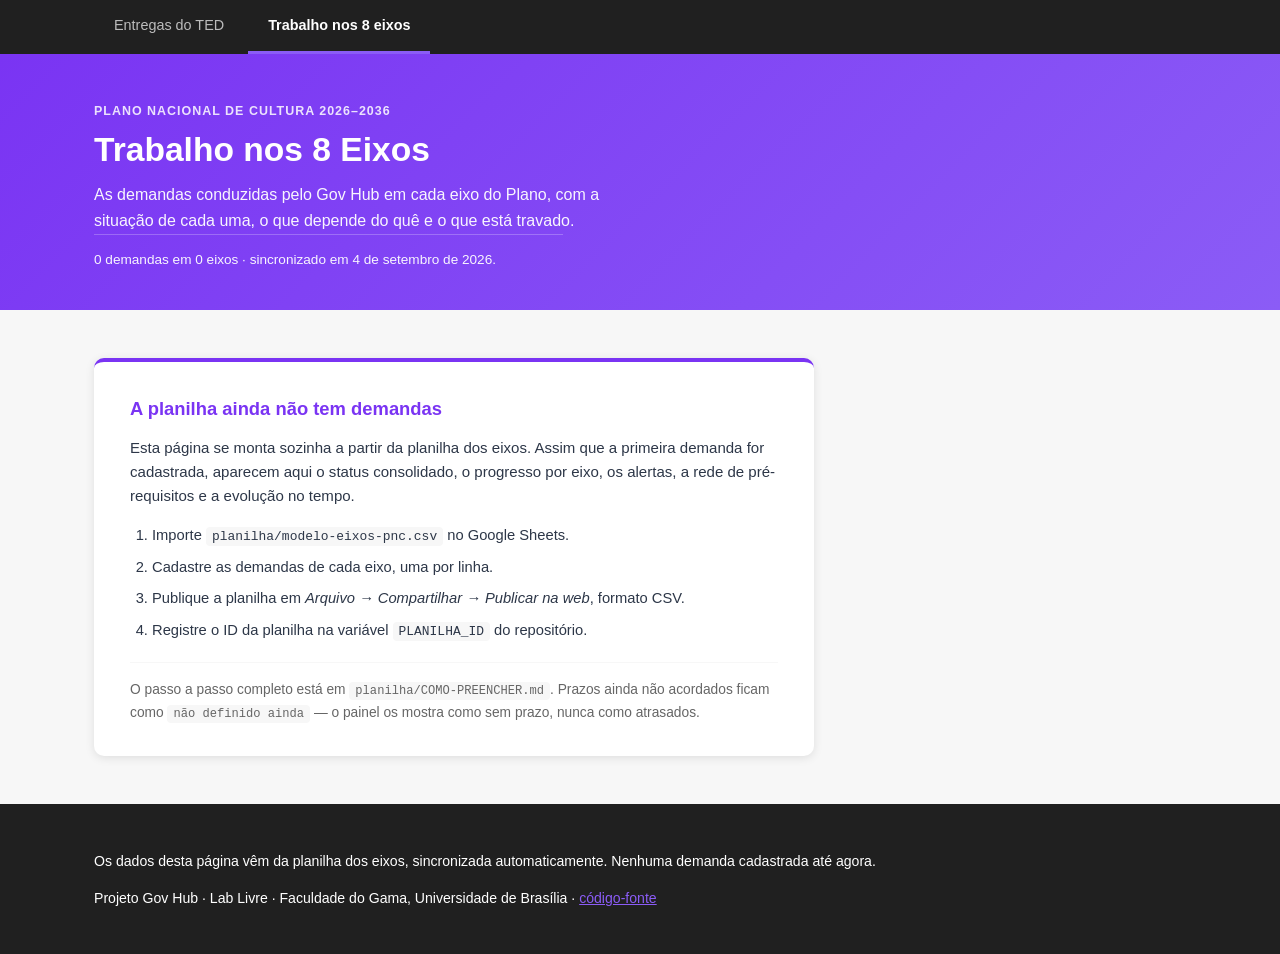
==== eixos.html @ ceaa672b "feat: painel do trabalho nos 8 eixos do PNC Segunda página do site, com fonte e propósito próprios: " ====
<!doctype html>
<html lang="pt-BR">
<head>
  <meta charset="utf-8">
  <meta name="viewport" content="width=device-width, initial-scale=1">
  <title>Trabalho nos 8 Eixos do PNC — MinC</title>
  <meta name="description"
        content="Acompanhamento das demandas do Gov Hub nos oito eixos do Plano Nacional de Cultura 2026-2036.">
  <link rel="stylesheet" href="assets/tema.css">
  <link rel="stylesheet" href="assets/eixos.css">
</head>
<body>

  <nav class="navegacao">
    <div class="container">
      <a href="index.html">Entregas do TED</a>
      <a href="eixos.html" class="ativo" aria-current="page">Trabalho nos 8 eixos</a>
    </div>
  </nav>

  <header class="topo">
    <div class="container">
      <p class="eyebrow">Plano Nacional de Cultura 2026&ndash;2036</p>
      <h1>Trabalho nos 8 Eixos</h1>
      <p>
        As demandas conduzidas pelo Gov Hub em cada eixo do Plano, com a
        situação de cada uma, o que depende do quê e o que está travado.
      </p>
      <p class="carimbo" id="carimbo"></p>
    </div>
  </header>

  <main>
    <section class="secao" id="visao-geral" aria-labelledby="t-visao">
      <div class="container">
        <h2 id="t-visao" class="oculto-visual">Visão geral</h2>
        <div class="grade-visao">
          <article class="cartao" aria-labelledby="t-consolidado">
            <h3 id="t-consolidado">Status consolidado</h3>
            <div id="donut-status"></div>
          </article>

          <article class="cartao" aria-labelledby="t-por-eixo">
            <h3 id="t-por-eixo">Progresso por eixo</h3>
            <div id="barras-eixos"></div>
          </article>

          <article class="cartao" aria-labelledby="t-atualizacao">
            <h3 id="t-atualizacao">Atualização</h3>
            <div id="cartao-atualizacao"></div>
          </article>
        </div>
      </div>
    </section>

    <section class="secao" id="alertas" aria-labelledby="t-alertas">
      <div class="container">
        <h2 id="t-alertas" class="titulo-alerta">Alertas</h2>
        <div id="lista-alertas"></div>
      </div>
    </section>

    <section class="secao secao-alt" id="rede" aria-labelledby="t-rede">
      <div class="container">
        <h2 id="t-rede" class="titulo-rede">Rede de dependências das entregas</h2>
        <div id="painel-rede"></div>
      </div>
    </section>

    <section class="secao" id="evolucao-eixos" aria-labelledby="t-evolucao-eixos">
      <div class="container">
        <h2 id="t-evolucao-eixos">Evolução ao longo do tempo</h2>
        <div id="painel-evolucao"></div>
      </div>
    </section>

    <section class="secao secao-alt" id="demandas" aria-labelledby="t-demandas">
      <div class="container">
        <h2 id="t-demandas">Demandas por eixo</h2>
        <div id="painel-demandas"></div>
      </div>
    </section>
  </main>

  <footer class="rodape">
    <div class="container">
      <p id="rodape-origem"></p>
      <p>
        Projeto Gov Hub · Lab Livre · Faculdade do Gama, Universidade de Brasília
        · <a href="https://github.com/GovHub-br/dashboard-minc-project">código-fonte</a>
      </p>
    </div>
  </footer>

  <script src="assets/d3.v7.min.js"></script>
  <script src="assets/graficos-eixos.js"></script>
  <script src="assets/eixos.js"></script>
</body>
</html>
---- assets/tema.css ----
/* Painel de Entregas e Status do TED — MinC
   Identidade visual Gov Hub. A fonte Inter é referenciada com fallback de
   sistema, sem @import: o painel precisa abrir em rede restrita. */

:root {
  --primary-purple:   #7A34F3;
  --secondary-purple: #8B5CF6;
  --accent-orange:    #F97316;
  --purple-600:       #7C3AAD;
  --purple-700:       #5B21B6;

  --text-strong: #202020;
  --text-body:   #2D3748;
  --text-muted:  #666666;

  --bg-white:  #FFFFFF;
  --bg-light:  #F7F7F7;
  --bg-subtle: #F8F9FA;

  --color-success: #10B981;
  --color-warm:    #F19F42;
  --color-ausente: #C2410C;

  --shadow-md: 0 2px 10px rgba(0, 0, 0, 0.1);
  --radius-md: 10px;

  --font-base: 'Inter', -apple-system, BlinkMacSystemFont, 'Segoe UI',
               Roboto, 'Helvetica Neue', Arial, sans-serif;

  --largura: 1140px;
}

* { box-sizing: border-box; }

body {
  margin: 0;
  font-family: var(--font-base);
  color: var(--text-body);
  background: var(--bg-light);
  line-height: 1.6;
}

.container {
  max-width: var(--largura);
  margin: 0 auto;
  padding: 0 24px;
}

/* ---------------------------------------------------------------- cabeçalho */

.topo {
  background: linear-gradient(135deg, var(--primary-purple), var(--secondary-purple));
  color: var(--bg-white);
  padding: 48px 0 40px;
}

.topo .eyebrow {
  text-transform: uppercase;
  letter-spacing: 0.08em;
  font-size: 0.78rem;
  font-weight: 600;
  opacity: 0.85;
  margin: 0 0 8px;
}

.topo h1 {
  margin: 0 0 12px;
  font-size: 2.1rem;
  font-weight: 700;
  line-height: 1.2;
}

.topo p { margin: 0; max-width: 62ch; opacity: 0.95; }

.carimbo {
  margin-top: 20px;
  font-size: 0.85rem;
  opacity: 0.9;
  border-top: 1px solid rgba(255, 255, 255, 0.25);
  padding-top: 14px;
}

/* ------------------------------------------------------------------ seções */

.secao { padding: 48px 0; }
.secao-alt { background: var(--bg-subtle); }

.secao h2 {
  color: var(--primary-purple);
  font-size: 1.5rem;
  margin: 0 0 8px;
}

.secao-intro {
  color: var(--text-muted);
  margin: 0 0 28px;
  max-width: 70ch;
}

/* ------------------------------------------------------------ indicadores */

.indicadores {
  display: grid;
  grid-template-columns: repeat(auto-fit, minmax(160px, 1fr));
  gap: 16px;
}

.indicador {
  background: var(--bg-white);
  border-radius: var(--radius-md);
  box-shadow: var(--shadow-md);
  padding: 20px;
  border-top: 4px solid var(--primary-purple);
}

.indicador .numero {
  font-size: 2.4rem;
  font-weight: 700;
  color: var(--text-strong);
  line-height: 1;
}

.indicador .rotulo {
  margin-top: 6px;
  font-size: 0.86rem;
  color: var(--text-muted);
}

.indicador.sit-entregue           { border-top-color: var(--color-success); }
.indicador.sit-entregue-proposta  { border-top-color: var(--secondary-purple); }
.indicador.sit-parcial            { border-top-color: var(--color-warm); }
.indicador.sit-nao-entregue       { border-top-color: var(--color-ausente); }

/* ---------------------------------------------------------------- etiquetas */

.etiqueta {
  display: inline-block;
  padding: 3px 10px;
  border-radius: 999px;
  font-size: 0.78rem;
  font-weight: 600;
  white-space: nowrap;
  color: var(--bg-white);
}

.etiqueta.sit-entregue          { background: var(--color-success); }
.etiqueta.sit-entregue-proposta { background: var(--secondary-purple); }
.etiqueta.sit-parcial           { background: var(--color-warm); color: var(--text-strong); }
.etiqueta.sit-nao-entregue      { background: var(--color-ausente); }

/* ------------------------------------------------------------------ rodapé */

.rodape {
  background: var(--text-strong);
  color: var(--bg-white);
  padding: 32px 0;
  font-size: 0.88rem;
}

.rodape a { color: var(--secondary-purple); }

/* --------------------------------------------------------------- responsivo */

@media (max-width: 640px) {
  .topo h1 { font-size: 1.5rem; }
  .secao { padding: 32px 0; }
  .indicador .numero { font-size: 1.9rem; }
}

@media print {
  body { background: var(--bg-white); }
  .secao, .topo { padding: 16px 0; }
  .topo { background: var(--primary-purple) !important; -webkit-print-color-adjust: exact; }
}

/* ------------------------------------------------------------- gráficos */

.barra-antes { fill: #D6D3E4; }

.barra-agora.sit-entregue          { fill: var(--color-success); }
.barra-agora.sit-entregue-proposta { fill: var(--secondary-purple); }
.barra-agora.sit-parcial           { fill: var(--color-warm); }
.barra-agora.sit-nao-entregue      { fill: var(--color-ausente); }

.rotulo-situacao {
  font-size: 0.9rem;
  font-weight: 600;
  fill: var(--text-body);
}

.valor { font-size: 0.85rem; fill: var(--text-muted); }
.valor-forte { font-weight: 700; fill: var(--text-strong); }
.rotulo-legenda { font-size: 0.8rem; fill: var(--text-muted); }

/* ----------------------------------------------------------------- nota */

.nota {
  margin-top: 24px;
  padding: 16px 20px;
  background: var(--bg-white);
  border-left: 4px solid var(--accent-orange);
  border-radius: var(--radius-md);
  font-size: 0.9rem;
  color: var(--text-body);
}

.nota strong { color: var(--text-strong); }
.nota p { margin: 0 0 8px; }
.nota p:last-child { margin-bottom: 0; }

/* O SVG acompanha a largura do container até este limite. Sem o limite, o
   viewBox seria esticado e as fontes ampliadas junto. */
#svg-evolucao { max-width: 860px; }

/* ------------------------------------------------------------------ metas */

.grade-metas {
  display: grid;
  grid-template-columns: repeat(auto-fit, minmax(320px, 1fr));
  gap: 20px;
}

.meta {
  background: var(--bg-white);
  border-radius: var(--radius-md);
  box-shadow: var(--shadow-md);
  padding: 24px;
  border-top: 4px solid var(--primary-purple);
}

.meta .numero-meta {
  font-size: 0.78rem;
  font-weight: 700;
  text-transform: uppercase;
  letter-spacing: 0.08em;
  color: var(--primary-purple);
}

.meta h3 {
  margin: 6px 0 12px;
  font-size: 1.06rem;
  color: var(--text-strong);
  line-height: 1.35;
}

.meta p { margin: 0; font-size: 0.92rem; }

.meta .contagem {
  margin-top: 16px;
  padding-top: 12px;
  border-top: 1px solid var(--bg-light);
  font-size: 0.85rem;
  color: var(--text-muted);
}

/* --------------------------------------------------------------- filtros */

.filtros {
  display: flex;
  flex-wrap: wrap;
  gap: 8px;
  margin-bottom: 20px;
}

.filtro {
  border: 1px solid #DDD;
  background: var(--bg-white);
  color: var(--text-body);
  border-radius: 999px;
  padding: 7px 16px;
  font: inherit;
  font-size: 0.86rem;
  cursor: pointer;
  transition: all 0.2s ease;
}

.filtro:hover { border-color: var(--primary-purple); color: var(--primary-purple); }

.filtro[aria-pressed="true"] {
  background: var(--primary-purple);
  border-color: var(--primary-purple);
  color: var(--bg-white);
  font-weight: 600;
}

/* --------------------------------------------------------------- tabelas */

.rolagem { overflow-x: auto; }

table.quadro {
  width: 100%;
  border-collapse: collapse;
  background: var(--bg-white);
  border-radius: var(--radius-md);
  overflow: hidden;
  box-shadow: var(--shadow-md);
  font-size: 0.9rem;
}

table.quadro th {
  background: var(--primary-purple);
  color: var(--bg-white);
  text-align: left;
  padding: 12px 16px;
  font-weight: 600;
  white-space: nowrap;
}

table.quadro td {
  padding: 12px 16px;
  border-top: 1px solid var(--bg-light);
  vertical-align: top;
}

table.quadro tbody tr:nth-child(even) { background: var(--bg-subtle); }

table.quadro .nome-artefato { font-weight: 600; color: var(--text-strong); }
table.quadro .onde { color: var(--text-muted); font-size: 0.86rem; }
table.quadro code {
  background: var(--bg-light);
  padding: 1px 5px;
  border-radius: 4px;
  font-size: 0.86em;
}

.vazio { padding: 24px; text-align: center; color: var(--text-muted); }

/* Larguras fixas para a tabela caber no container sem rolagem em telas
   normais. Abaixo de 640px a rolagem horizontal assume. */
table.quadro { table-layout: fixed; min-width: 640px; }
table.quadro th:nth-child(1), table.quadro td:nth-child(1) { width: 24%; }
table.quadro th:nth-child(2), table.quadro td:nth-child(2) { width: 13%; }
table.quadro th:nth-child(3), table.quadro td:nth-child(3) { width: 21%; }
table.quadro th:nth-child(4), table.quadro td:nth-child(4) { width: 42%; }
table.quadro .onde, table.quadro .nome-artefato { overflow-wrap: break-word; }

/* Dentro da tabela a etiqueta quebra: "Entregue como proposta" não cabe numa
   linha na coluna de situação, e com nowrap invadia a coluna seguinte. Em
   várias linhas o raio de pílula vira elipse, então aqui ela é retangular. */
table.quadro .etiqueta {
  white-space: normal;
  border-radius: 6px;
  padding: 5px 10px;
  line-height: 1.35;
}

/* ------------------------------------------------------------ cronograma */

.janela {
  display: inline-block;
  background: var(--primary-purple);
  color: var(--bg-white);
  padding: 6px 16px;
  border-radius: 999px;
  font-size: 0.86rem;
  font-weight: 600;
  margin-bottom: 24px;
}

.trilha-meta {
  background: var(--bg-white);
  border-radius: var(--radius-md);
  box-shadow: var(--shadow-md);
  padding: 20px 24px;
  margin-bottom: 16px;
  border-left: 4px solid var(--primary-purple);
}

.trilha-meta h3 {
  margin: 0 0 12px;
  font-size: 0.98rem;
  color: var(--text-strong);
}

.trilha-meta h3 .numero-meta {
  color: var(--primary-purple);
  margin-right: 8px;
}

.trilha-meta ul { margin: 0; padding-left: 20px; }
.trilha-meta li { margin-bottom: 8px; font-size: 0.92rem; }
.trilha-meta li:last-child { margin-bottom: 0; }

.subtitulo-secao {
  color: var(--primary-purple);
  margin: 36px 0 8px;
  font-size: 1.2rem;
}

/* ------------------------------------------------------------ pendências */

.grupo-destrava {
  background: var(--bg-white);
  border-radius: var(--radius-md);
  box-shadow: var(--shadow-md);
  padding: 20px 24px;
  margin-bottom: 16px;
}

.grupo-destrava .quem {
  display: inline-block;
  background: var(--bg-light);
  color: var(--text-body);
  border: 1px solid #DDD;
  padding: 2px 10px;
  border-radius: 999px;
  font-size: 0.76rem;
  font-weight: 600;
  margin-bottom: 12px;
}

.pendencia { padding: 12px 0; border-top: 1px solid var(--bg-light); }
.pendencia:first-of-type { border-top: none; }

.pendencia .titulo-pendencia {
  font-weight: 600;
  color: var(--text-strong);
  display: flex;
  flex-wrap: wrap;
  align-items: center;
  gap: 8px;
}

.pendencia .detalhe { font-size: 0.88rem; color: var(--text-muted); margin-top: 4px; }

/* ----------------------------------------------------------- matriz de riscos */

.celula { stroke: var(--bg-white); stroke-width: 2; }
.celula.sev-0, .celula.sev-1 { fill: #E8F5EE; }
.celula.sev-2 { fill: #FDF3E3; }
.celula.sev-3 { fill: #FBE6D8; }
.celula.sev-4 { fill: #F5D5C6; }

.ponto-risco { fill: var(--primary-purple); }
.numero-risco { fill: var(--bg-white); font-size: 0.82rem; font-weight: 700; }
.rotulo-eixo { font-size: 0.82rem; fill: var(--text-muted); }
.titulo-eixo { font-size: 0.86rem; font-weight: 600; fill: var(--text-body); }

.painel-riscos {
  display: grid;
  grid-template-columns: minmax(280px, 360px) 1fr;
  gap: 32px;
  align-items: start;
}

@media (max-width: 900px) {
  .painel-riscos { grid-template-columns: 1fr; }
}

#svg-riscos { max-width: 420px; }

.risco {
  background: var(--bg-white);
  border-radius: var(--radius-md);
  box-shadow: var(--shadow-md);
  padding: 16px 20px;
  margin-bottom: 12px;
  display: grid;
  grid-template-columns: 32px 1fr;
  gap: 14px;
}

.risco .indice {
  width: 28px; height: 28px;
  border-radius: 50%;
  background: var(--primary-purple);
  color: var(--bg-white);
  display: flex; align-items: center; justify-content: center;
  font-size: 0.82rem; font-weight: 700;
}

.risco .texto-risco { font-weight: 600; color: var(--text-strong); font-size: 0.92rem; }
.risco .grau { font-size: 0.78rem; color: var(--text-muted); margin: 4px 0 8px; }
.risco .mitigacao { font-size: 0.88rem; }
.risco .mitigacao strong { color: var(--text-strong); }

/* -------------------------------------------------------------- documentos */

.grade-documentos {
  display: grid;
  grid-template-columns: repeat(auto-fit, minmax(300px, 1fr));
  gap: 12px;
}

.documento {
  background: var(--bg-white);
  border-radius: var(--radius-md);
  box-shadow: var(--shadow-md);
  padding: 14px 18px;
  display: flex;
  justify-content: space-between;
  align-items: center;
  gap: 12px;
}

.documento code {
  background: none;
  padding: 0;
  font-size: 0.86rem;
  color: var(--text-body);
  overflow-wrap: break-word;
}

.documento .anexo {
  font-size: 0.78rem;
  font-weight: 600;
  color: var(--primary-purple);
  white-space: nowrap;
}

/* ------------------------------------------------------------- navegação */

.navegacao {
  background: var(--text-strong);
  padding: 0;
}

.navegacao .container {
  display: flex;
  gap: 4px;
}

.navegacao a {
  color: rgba(255, 255, 255, 0.7);
  text-decoration: none;
  padding: 14px 20px;
  font-size: 0.9rem;
  font-weight: 500;
  border-bottom: 3px solid transparent;
  transition: all 0.2s ease;
}

.navegacao a:hover { color: var(--bg-white); }

.navegacao a.ativo {
  color: var(--bg-white);
  font-weight: 600;
  border-bottom-color: var(--secondary-purple);
}
---- assets/eixos.css ----
/* Painel do trabalho nos 8 eixos do PNC.
   Herda os tokens e a base de tema.css; aqui só o que é próprio desta página. */

/* Cores de situação das tarefas. Cada uma sempre acompanhada de rótulo. */
:root {
  --st-concluido:    #10B981;
  --st-andamento:    #7A34F3;
  --st-bloqueado:    #C2410C;
  --st-risco:        #F19F42;
  --st-nao-iniciado: #B9BBC6;
}

.oculto-visual {
  position: absolute;
  width: 1px; height: 1px;
  overflow: hidden;
  clip: rect(0 0 0 0);
  white-space: nowrap;
}

/* ----------------------------------------------------------- visão geral */

.grade-visao {
  display: grid;
  grid-template-columns: minmax(280px, 1fr) minmax(320px, 1.6fr) minmax(240px, 0.9fr);
  gap: 20px;
  align-items: start;
}

@media (max-width: 1000px) {
  .grade-visao { grid-template-columns: 1fr; }
}

.cartao {
  background: var(--bg-white);
  border-radius: var(--radius-md);
  box-shadow: var(--shadow-md);
  padding: 24px;
}

.cartao h3 {
  margin: 0 0 20px;
  font-size: 0.82rem;
  font-weight: 700;
  text-transform: uppercase;
  letter-spacing: 0.06em;
  color: var(--primary-purple);
}

/* ---------------------------------------------------------------- donut */

.donut-caixa {
  display: flex;
  align-items: center;
  gap: 20px;
  flex-wrap: wrap;
}

#svg-donut { flex: 0 0 auto; width: 150px; }

.donut-centro-valor {
  font-size: 1.5rem;
  font-weight: 700;
  fill: var(--text-strong);
}

.donut-centro-rotulo { font-size: 0.7rem; fill: var(--text-muted); }

.legenda-donut { list-style: none; margin: 0; padding: 0; flex: 1; min-width: 150px; }

.legenda-donut li {
  display: flex;
  align-items: center;
  gap: 8px;
  padding: 5px 0;
  font-size: 0.88rem;
}

.legenda-donut .bolinha {
  width: 10px; height: 10px;
  border-radius: 50%;
  flex: 0 0 auto;
}

.legenda-donut .quantidade {
  margin-left: auto;
  font-weight: 700;
  color: var(--text-strong);
}

.fatia-concluido    { fill: var(--st-concluido); }
.fatia-em_andamento { fill: var(--st-andamento); }
.fatia-bloqueado    { fill: var(--st-bloqueado); }
.fatia-em_risco     { fill: var(--st-risco); }
.fatia-nao_iniciado { fill: var(--st-nao-iniciado); }

/* --------------------------------------------------------- barras eixos */

.barra-eixo {
  display: grid;
  grid-template-columns: minmax(90px, 190px) 1fr 44px;
  align-items: center;
  gap: 12px;
  margin-bottom: 10px;
  font-size: 0.86rem;
}

.barra-eixo .nome-eixo {
  text-align: right;
  color: var(--text-body);
  overflow: hidden;
  text-overflow: ellipsis;
  white-space: nowrap;
}

.barra-eixo .trilho {
  background: #E9E9EF;
  border-radius: 999px;
  height: 12px;
  overflow: hidden;
}

.barra-eixo .preenchida {
  /* span é inline por padrão, e altura não se aplica a inline. */
  display: block;
  height: 100%;
  border-radius: 999px;
  background: var(--accent-orange);
  transition: width 0.4s ease;
}

.barra-eixo.avancado .preenchida { background: var(--primary-purple); }

.barra-eixo .pct {
  font-weight: 700;
  color: var(--accent-orange);
  text-align: right;
}

.barra-eixo.avancado .pct { color: var(--primary-purple); }
.barra-eixo.vazio .pct { color: var(--text-muted); }

/* ---------------------------------------------------------- atualização */

.linha-atualizacao { margin-bottom: 18px; }

.linha-atualizacao .rotulo-att {
  font-size: 0.7rem;
  font-weight: 700;
  text-transform: uppercase;
  letter-spacing: 0.06em;
  color: var(--text-muted);
  margin-bottom: 2px;
}

.linha-atualizacao .valor-att {
  font-size: 1rem;
  font-weight: 600;
  color: var(--primary-purple);
}

.linha-atualizacao .valor-att.indefinido {
  color: var(--text-muted);
  font-weight: 400;
  font-style: italic;
}

/* --------------------------------------------------------------- alertas */

.titulo-alerta::before { content: "⚠ "; }
.titulo-alerta { border-bottom: 2px solid var(--color-ausente); padding-bottom: 10px; }

.grade-alertas {
  display: grid;
  grid-template-columns: repeat(auto-fill, minmax(300px, 1fr));
  gap: 14px;
}

.alerta {
  background: #FDF2F0;
  border-left: 4px solid var(--color-ausente);
  border-radius: var(--radius-md);
  padding: 14px 18px;
}

.alerta .tarefa-alerta {
  font-weight: 600;
  color: var(--color-ausente);
  margin-bottom: 4px;
}

.alerta .meta-alerta { font-size: 0.82rem; color: var(--text-muted); }
.alerta .motivo { font-weight: 700; color: var(--color-ausente); }

.sem-alertas {
  background: #E8F5EE;
  border-left: 4px solid var(--color-success);
  border-radius: var(--radius-md);
  padding: 16px 20px;
  color: var(--text-body);
}

/* ------------------------------------------------------------ vazio geral */

.aviso-vazio {
  background: var(--bg-white);
  border: 1px dashed #CCC;
  border-radius: var(--radius-md);
  padding: 28px;
  text-align: center;
  color: var(--text-muted);
}

.aviso-vazio strong { color: var(--text-strong); display: block; margin-bottom: 6px; }
.aviso-vazio code {
  background: var(--bg-light);
  padding: 2px 6px;
  border-radius: 4px;
}

/* ============================================================ rede */

.titulo-rede::before { content: "🔗 "; }
.destaque-vermelho { color: var(--color-ausente); }

.indicadores-rede {
  display: grid;
  grid-template-columns: repeat(auto-fit, minmax(190px, 1fr));
  gap: 14px;
  margin-bottom: 24px;
}

.ind-rede {
  background: var(--bg-white);
  border-radius: var(--radius-md);
  box-shadow: var(--shadow-md);
  padding: 16px 18px;
  border-left: 4px solid var(--primary-purple);
}

.ind-rede.verde    { border-left-color: var(--st-concluido); }
.ind-rede.vermelho { border-left-color: var(--st-bloqueado); }
.ind-rede.roxo     { border-left-color: var(--primary-purple); }
.ind-rede.laranja  { border-left-color: var(--accent-orange); }

.ind-rede .rot-ind {
  font-size: 0.7rem;
  font-weight: 700;
  text-transform: uppercase;
  letter-spacing: 0.06em;
  color: var(--text-muted);
}

.ind-rede .val-ind {
  font-size: 1.7rem;
  font-weight: 700;
  color: var(--text-strong);
  line-height: 1.2;
  margin: 4px 0 2px;
}

.ind-rede.verde    .val-ind { color: var(--st-concluido); }
.ind-rede.vermelho .val-ind { color: var(--st-bloqueado); }
.ind-rede.roxo     .val-ind { color: var(--primary-purple); }
.ind-rede.laranja  .val-ind { color: var(--accent-orange); }

.ind-rede .sub-ind { font-size: 0.76rem; color: var(--text-muted); }

/* abas */

.abas-rede { display: flex; gap: 8px; margin-bottom: 16px; flex-wrap: wrap; }

.aba {
  border: 1px solid #DDD;
  background: var(--bg-white);
  color: var(--text-body);
  border-radius: 999px;
  padding: 8px 18px;
  font: inherit;
  font-size: 0.86rem;
  cursor: pointer;
}

.aba[aria-pressed="true"] {
  background: var(--primary-purple);
  border-color: var(--primary-purple);
  color: var(--bg-white);
  font-weight: 600;
}

/* legenda */

.legenda-rede {
  display: flex;
  flex-wrap: wrap;
  gap: 18px;
  margin-bottom: 20px;
  font-size: 0.8rem;
  color: var(--text-muted);
}

.legenda-rede span { display: inline-flex; align-items: center; gap: 6px; }
.legenda-rede .bolinha { width: 10px; height: 10px; border-radius: 50%; }

.tracinho { width: 22px; height: 0; border-top: 2px solid var(--st-concluido); }
.tracinho.aguardando {
  border-top: 2px dashed var(--color-ausente);
}

/* grade das cadeias */

.grade-rede {
  display: grid;
  gap: 10px 0;
  min-width: 640px;
  align-items: stretch;
}

.cab-passo {
  font-size: 0.7rem;
  font-weight: 700;
  text-transform: uppercase;
  letter-spacing: 0.06em;
  color: var(--text-muted);
  padding: 0 12px 8px;
}

.celula-rede { position: relative; padding: 0 12px; display: flex; align-items: center; }
.celula-rede .nos { flex: 1; display: grid; gap: 8px; }

.seta {
  position: absolute;
  left: -14px;
  top: 50%;
  width: 26px;
  border-top: 2px dashed var(--color-ausente);
}

.seta::after {
  content: "";
  position: absolute;
  right: -1px; top: -4px;
  border-left: 6px solid var(--color-ausente);
  border-top: 4px solid transparent;
  border-bottom: 4px solid transparent;
}

.seta.cumprido { border-top: 2px solid var(--st-concluido); }
.seta.cumprido::after { border-left-color: var(--st-concluido); }

.no-tarefa {
  background: var(--bg-white);
  border-radius: 8px;
  border-left: 4px solid var(--st-nao-iniciado);
  box-shadow: var(--shadow-md);
  padding: 12px 14px;
}

.no-tarefa.st-concluido    { border-left-color: var(--st-concluido); }
.no-tarefa.st-em_andamento { border-left-color: var(--st-andamento); }
.no-tarefa.st-bloqueado    { border-left-color: var(--st-bloqueado); }
.no-tarefa.st-em_risco     { border-left-color: var(--st-risco); }

.topo-no {
  display: flex;
  justify-content: space-between;
  align-items: center;
  gap: 8px;
  margin-bottom: 6px;
}

.cod {
  font-weight: 700;
  font-size: 0.82rem;
  color: var(--primary-purple);
}

.marca { font-size: 0.7rem; font-weight: 600; white-space: nowrap; }
.marca.travada { color: var(--color-ausente); }
.marca.pronta  { color: var(--st-concluido); }
.marca.ok      { color: var(--st-concluido); }

.desc-no { font-size: 0.84rem; color: var(--text-body); line-height: 1.35; }
.pe-no { font-size: 0.72rem; color: var(--text-muted); margin-top: 6px; }

/* ============================================================ gantt */

.linha-tempo { display: grid; gap: 20px; }

.mes-tempo {
  background: var(--bg-white);
  border-radius: var(--radius-md);
  box-shadow: var(--shadow-md);
  padding: 18px 22px;
}

.rot-mes {
  font-weight: 700;
  color: var(--primary-purple);
  margin-bottom: 12px;
  text-transform: capitalize;
}

.marcos { display: grid; gap: 10px; }

.marco {
  display: grid;
  grid-template-columns: 40px 1fr;
  gap: 12px;
  align-items: center;
  padding: 10px 0;
  border-top: 1px solid var(--bg-light);
}

.marco:first-child { border-top: none; }

.marco .dia {
  width: 34px; height: 34px;
  border-radius: 8px;
  background: var(--st-nao-iniciado);
  color: var(--bg-white);
  display: flex; align-items: center; justify-content: center;
  font-weight: 700; font-size: 0.86rem;
}

.marco.st-concluido    .dia { background: var(--st-concluido); }
.marco.st-em_andamento .dia { background: var(--st-andamento); }
.marco.st-bloqueado    .dia { background: var(--st-bloqueado); }
.marco.st-em_risco     .dia { background: var(--st-risco); }

.desc-marco { font-size: 0.88rem; font-weight: 600; color: var(--text-strong); }

/* ============================================================ evolução */

.grade-evolucao {
  display: grid;
  grid-template-columns: repeat(auto-fit, minmax(340px, 1fr));
  gap: 20px;
}

.grade { stroke: #E9E9EF; stroke-width: 1; }
.eixo text { fill: var(--text-muted); font-size: 0.74rem; }
.eixo path, .eixo line { stroke: #DDD; }

.area-progresso { fill: var(--primary-purple); fill-opacity: 0.12; }
.linha-progresso {
  fill: none;
  stroke: var(--primary-purple);
  stroke-width: 2.5;
}
.ponto { fill: var(--primary-purple); }
.valor-unico {
  fill: var(--primary-purple);
  font-size: 0.86rem;
  font-weight: 700;
}

/* ============================================================ demandas */

.filtro .conta {
  display: inline-block;
  background: var(--bg-light);
  color: var(--text-muted);
  border-radius: 999px;
  padding: 0 7px;
  margin-left: 4px;
  font-size: 0.76rem;
  font-weight: 700;
}

.filtro[aria-pressed="true"] .conta {
  background: rgba(255, 255, 255, 0.25);
  color: var(--bg-white);
}

.busca {
  width: 100%;
  max-width: 340px;
  padding: 9px 14px;
  border: 1px solid #DDD;
  border-radius: 999px;
  font: inherit;
  font-size: 0.88rem;
  margin-bottom: 20px;
}

.busca:focus { outline: 2px solid var(--primary-purple); outline-offset: 1px; }

.eixo-bloco {
  background: var(--bg-white);
  border-radius: var(--radius-md);
  box-shadow: var(--shadow-md);
  margin-bottom: 12px;
  overflow: hidden;
}

.eixo-bloco summary {
  display: grid;
  grid-template-columns: 32px 1fr 120px 44px 46px;
  align-items: center;
  gap: 12px;
  padding: 16px 20px;
  cursor: pointer;
  list-style: none;
}

.eixo-bloco summary::-webkit-details-marker { display: none; }
.eixo-bloco summary:hover { background: var(--bg-subtle); }

.num-eixo {
  width: 28px; height: 28px;
  border-radius: 8px;
  background: var(--primary-purple);
  color: var(--bg-white);
  display: flex; align-items: center; justify-content: center;
  font-weight: 700; font-size: 0.86rem;
}

.nome-eixo-bloco { font-weight: 600; color: var(--text-strong); font-size: 0.94rem; }

.trilho.pequeno { height: 8px; background: #E9E9EF; border-radius: 999px; overflow: hidden; }
.trilho.pequeno .preenchida { display: block; height: 100%; background: var(--accent-orange); }

.pct-bloco { font-size: 0.82rem; font-weight: 700; color: var(--accent-orange); text-align: right; }

.fracao {
  font-size: 0.76rem;
  color: var(--text-muted);
  border: 1px solid #DDD;
  border-radius: 999px;
  padding: 2px 8px;
  text-align: center;
}

@media (max-width: 700px) {
  .eixo-bloco summary { grid-template-columns: 32px 1fr 46px; }
  .eixo-bloco summary .trilho.pequeno,
  .eixo-bloco summary .pct-bloco { display: none; }
}

.tarefas-eixo { padding: 0 20px 16px; }

.linha-tarefa {
  display: grid;
  grid-template-columns: 56px 1fr;
  gap: 12px;
  padding: 12px 0 12px 12px;
  border-top: 1px solid var(--bg-light);
  border-left: 3px solid var(--st-nao-iniciado);
}

.linha-tarefa.st-concluido    { border-left-color: var(--st-concluido); }
.linha-tarefa.st-em_andamento { border-left-color: var(--st-andamento); }
.linha-tarefa.st-bloqueado    { border-left-color: var(--st-bloqueado); }
.linha-tarefa.st-em_risco     { border-left-color: var(--st-risco); }

.desc-linha { font-size: 0.9rem; color: var(--text-body); }

/* --------------------------------------------------- estado inicial */

.primeiros-passos {
  background: var(--bg-white);
  border-radius: var(--radius-md);
  box-shadow: var(--shadow-md);
  border-top: 4px solid var(--primary-purple);
  padding: 32px 36px;
  max-width: 720px;
}

.primeiros-passos h3 {
  margin: 0 0 12px;
  color: var(--primary-purple);
  font-size: 1.15rem;
}

.primeiros-passos p { margin: 0 0 16px; font-size: 0.94rem; }

.primeiros-passos ol { margin: 0 0 20px; padding-left: 22px; }
.primeiros-passos li { margin-bottom: 8px; font-size: 0.92rem; }

.primeiros-passos code {
  background: var(--bg-light);
  padding: 2px 6px;
  border-radius: 4px;
  font-size: 0.88em;
}

.rodape-passos {
  border-top: 1px solid var(--bg-light);
  padding-top: 16px;
  font-size: 0.86rem !important;
  color: var(--text-muted);
  margin-bottom: 0 !important;
}
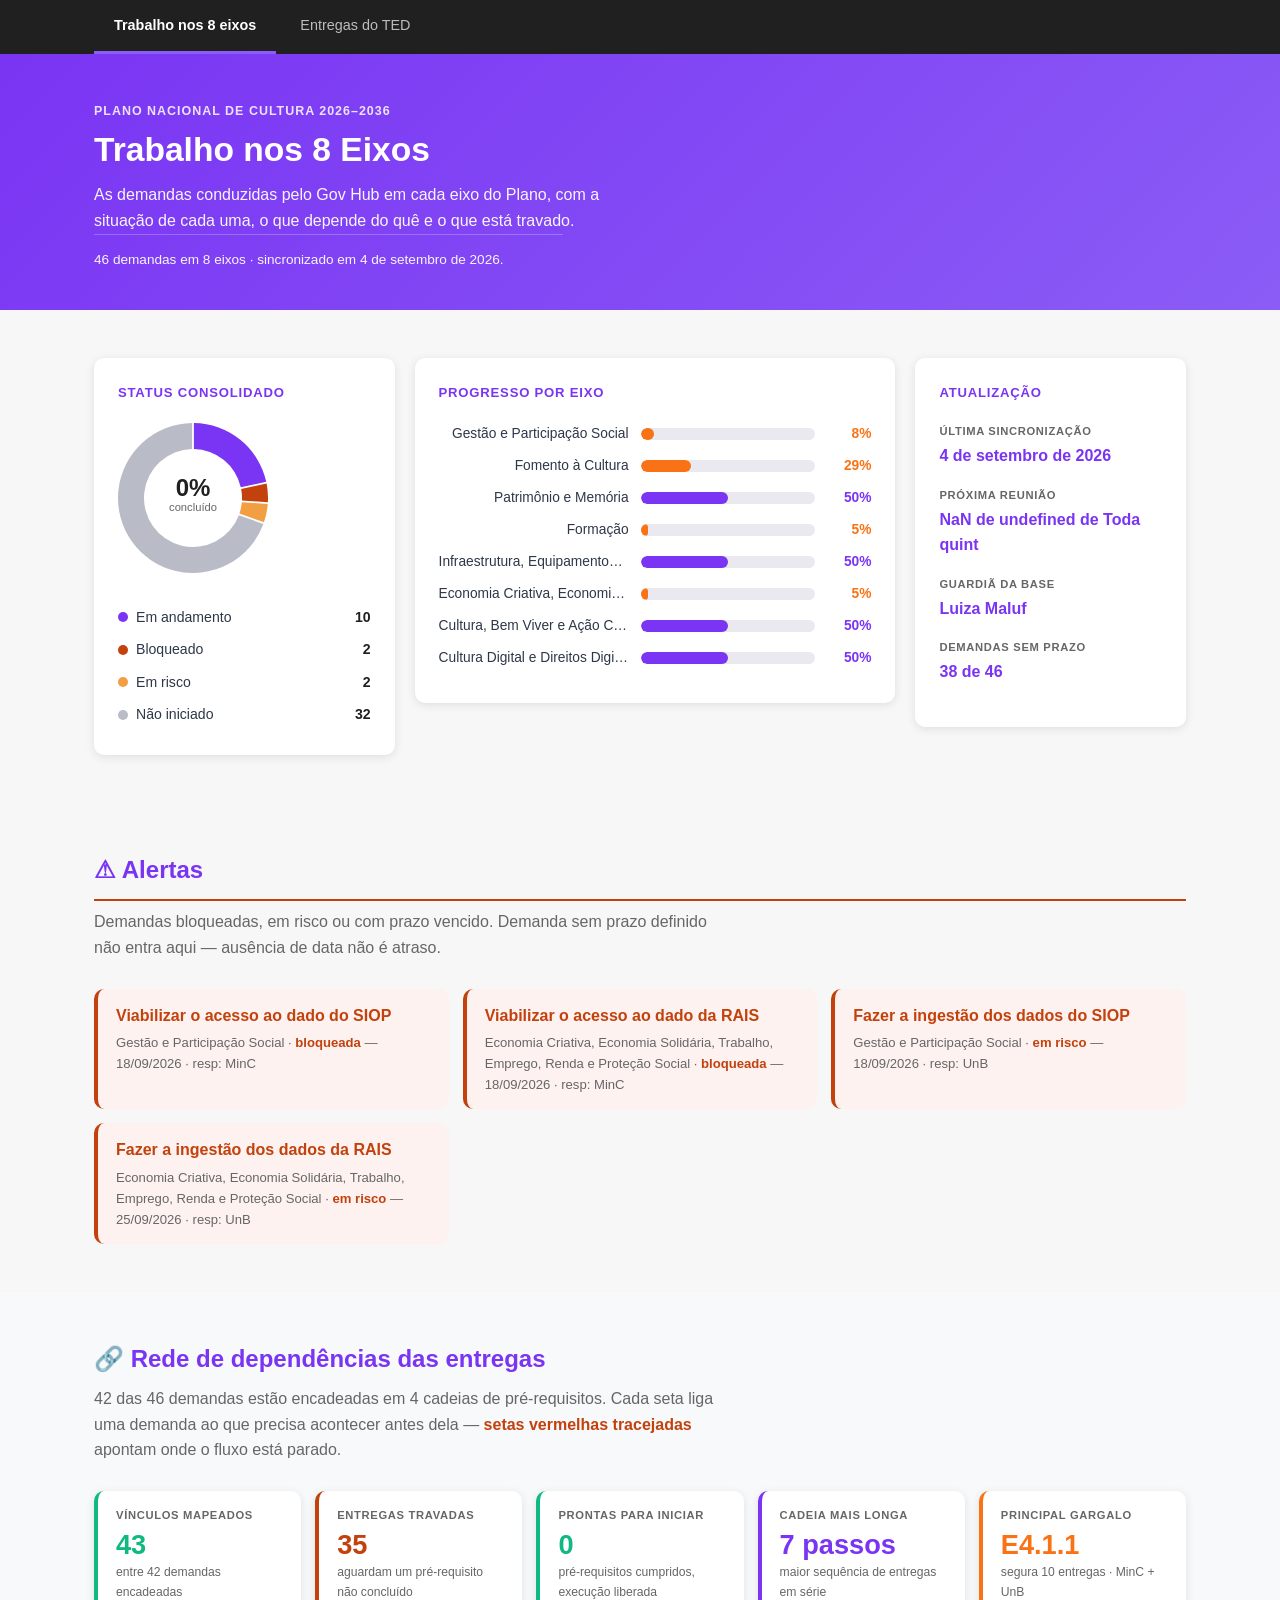
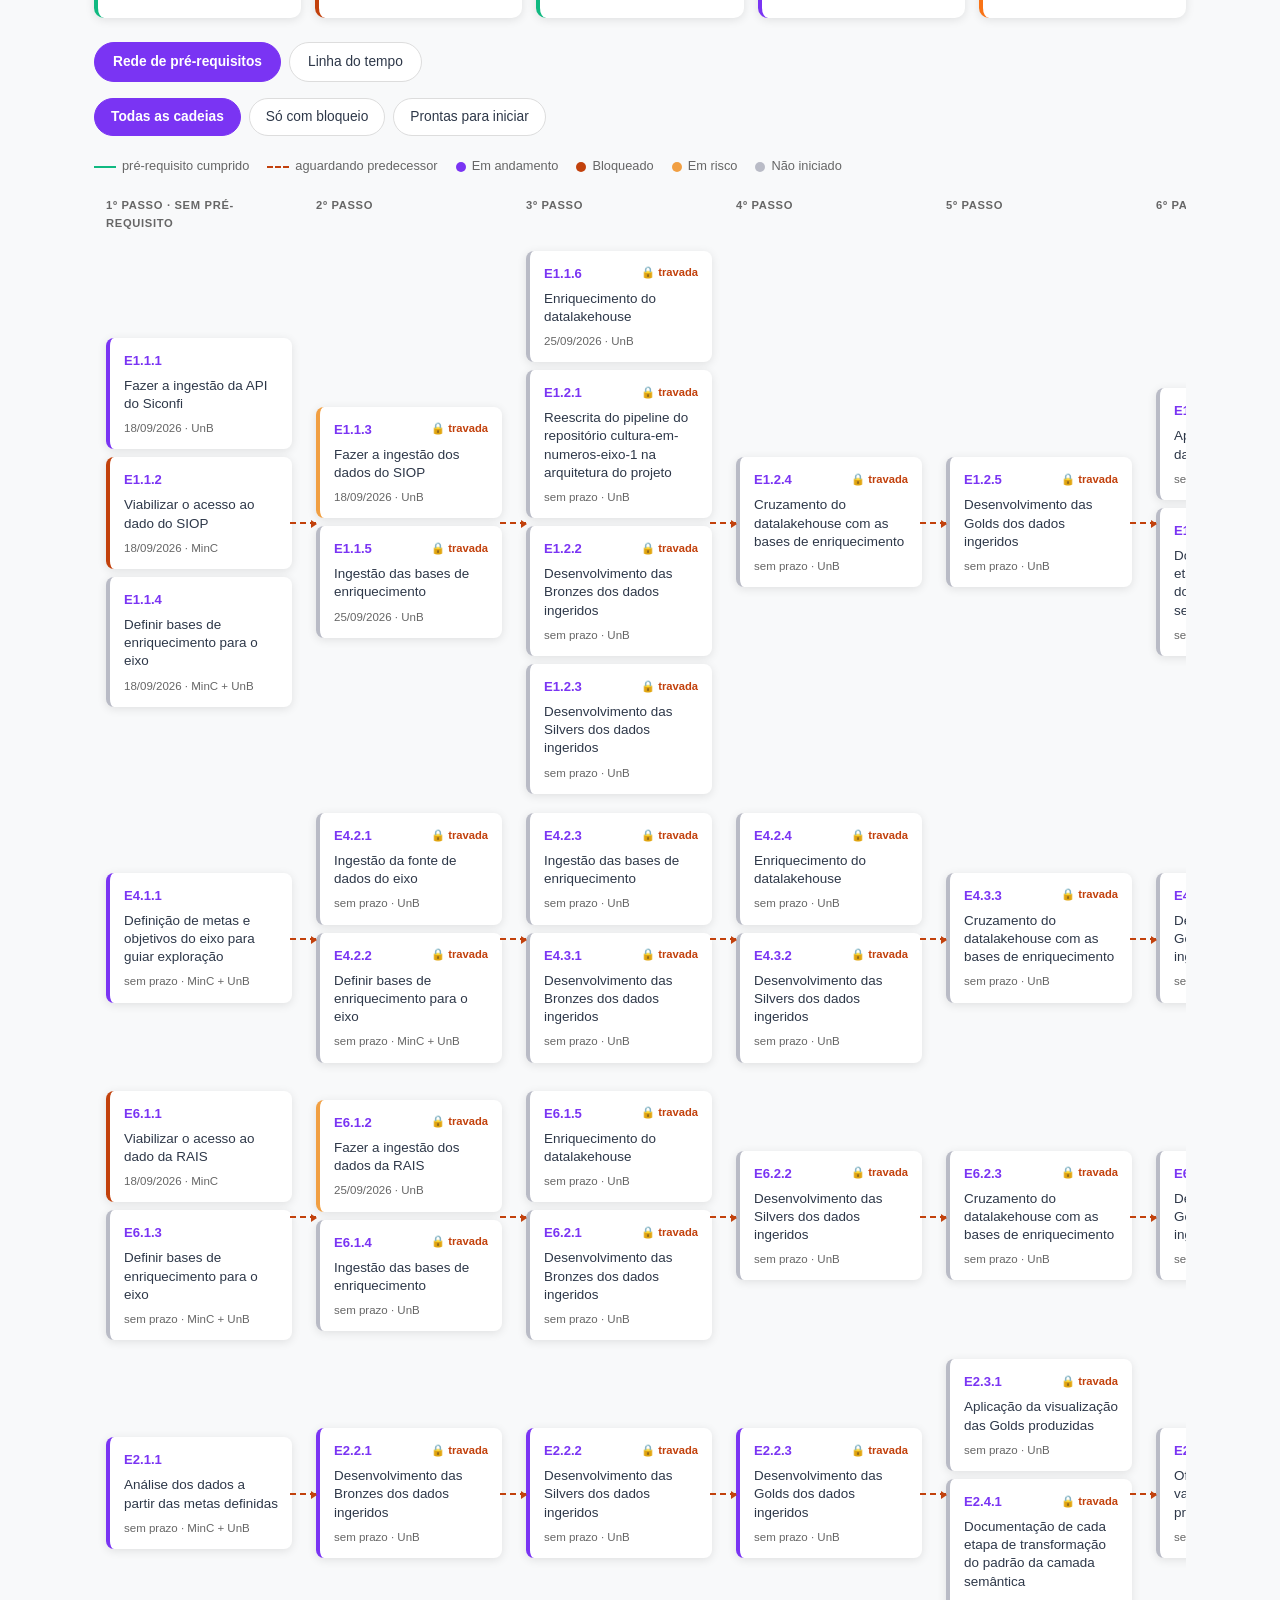
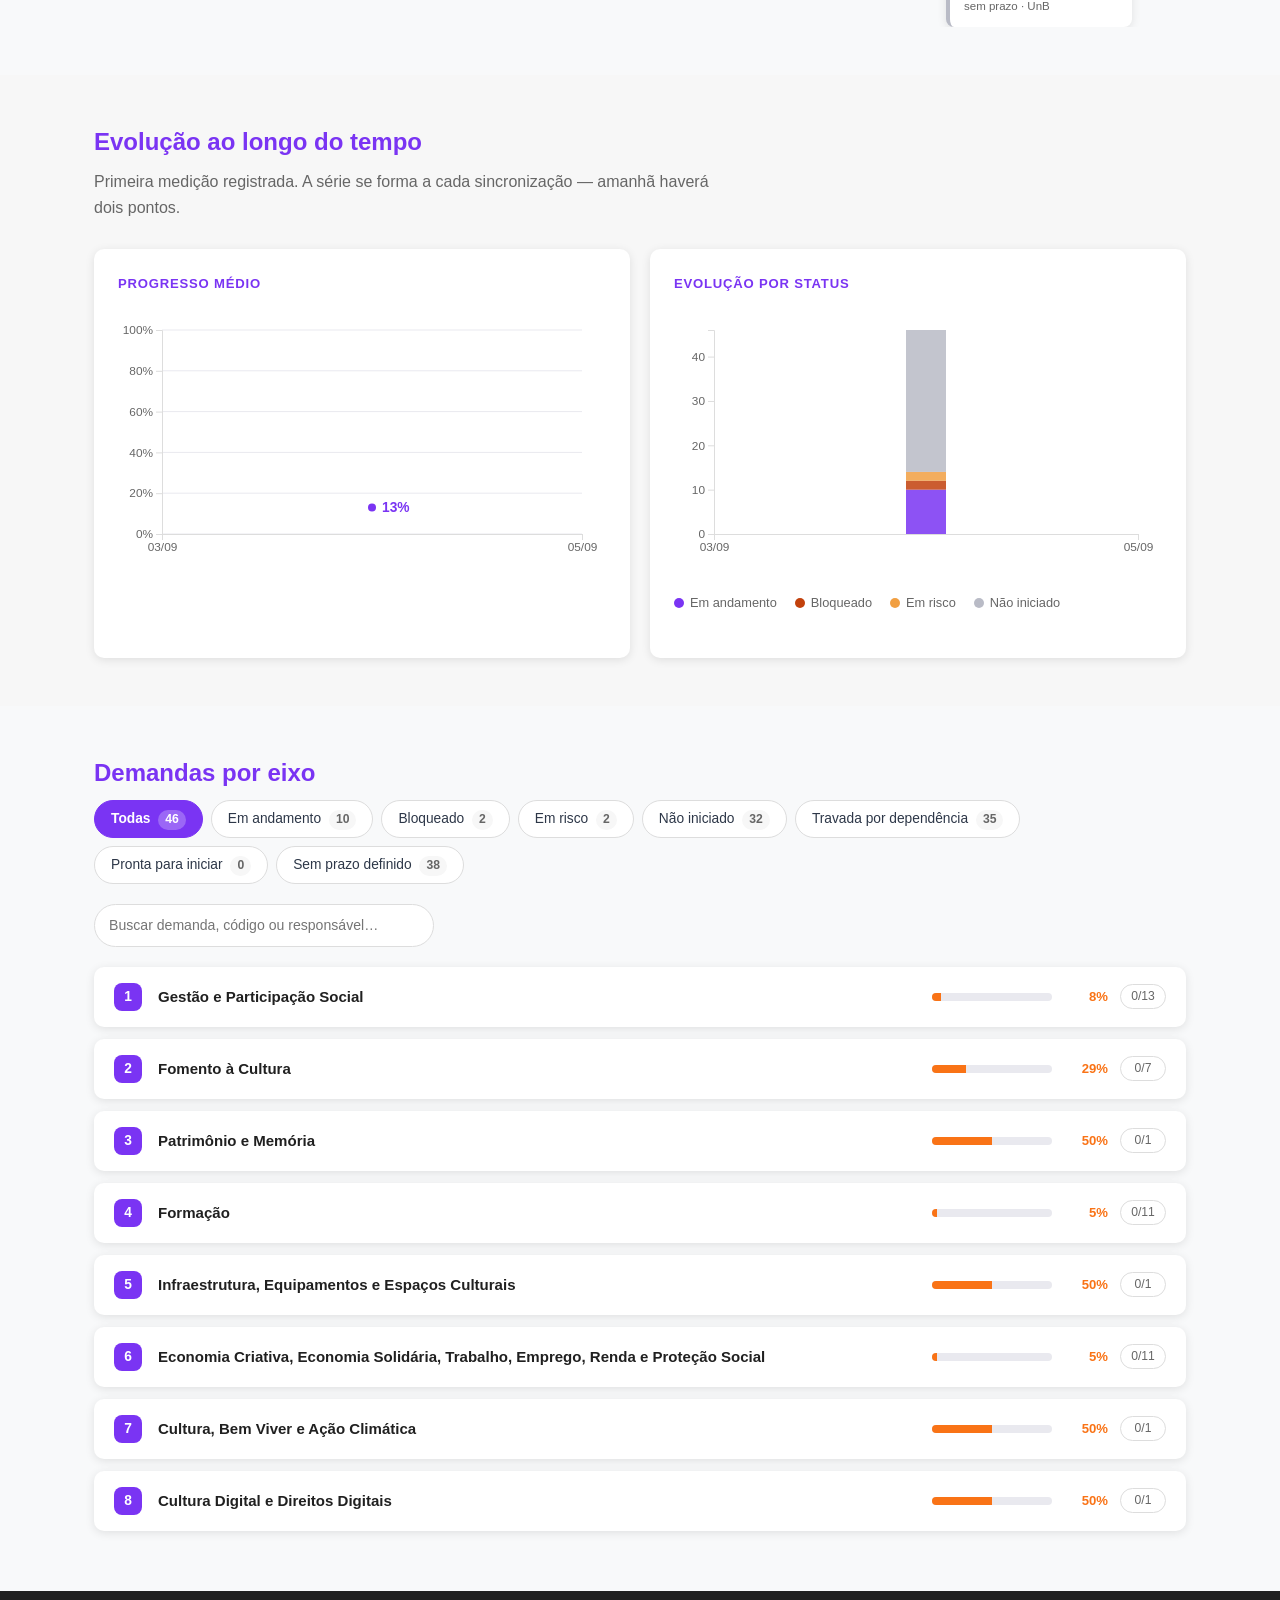
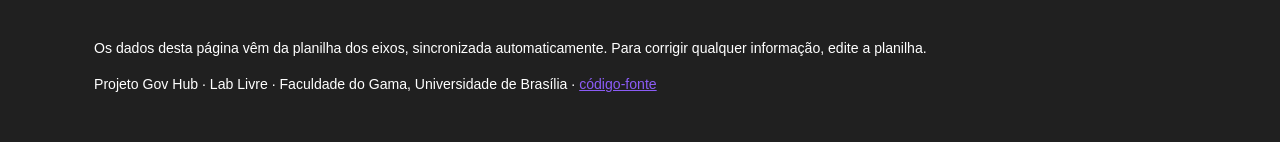
==== commit 455342a0: "feat: trabalho nos 8 eixos passa a ser a primeira aba Co-Authored-By: Claude Opus 5 <noreply@anthrop" ====
--- a/eixos.html
+++ b/eixos.html
@@ -13,8 +13,8 @@
 
   <nav class="navegacao">
     <div class="container">
+      <a href="eixos.html" class="ativo" aria-current="page">Trabalho nos 8 eixos</a>
       <a href="index.html">Entregas do TED</a>
-      <a href="eixos.html" class="ativo" aria-current="page">Trabalho nos 8 eixos</a>
     </div>
   </nav>
 
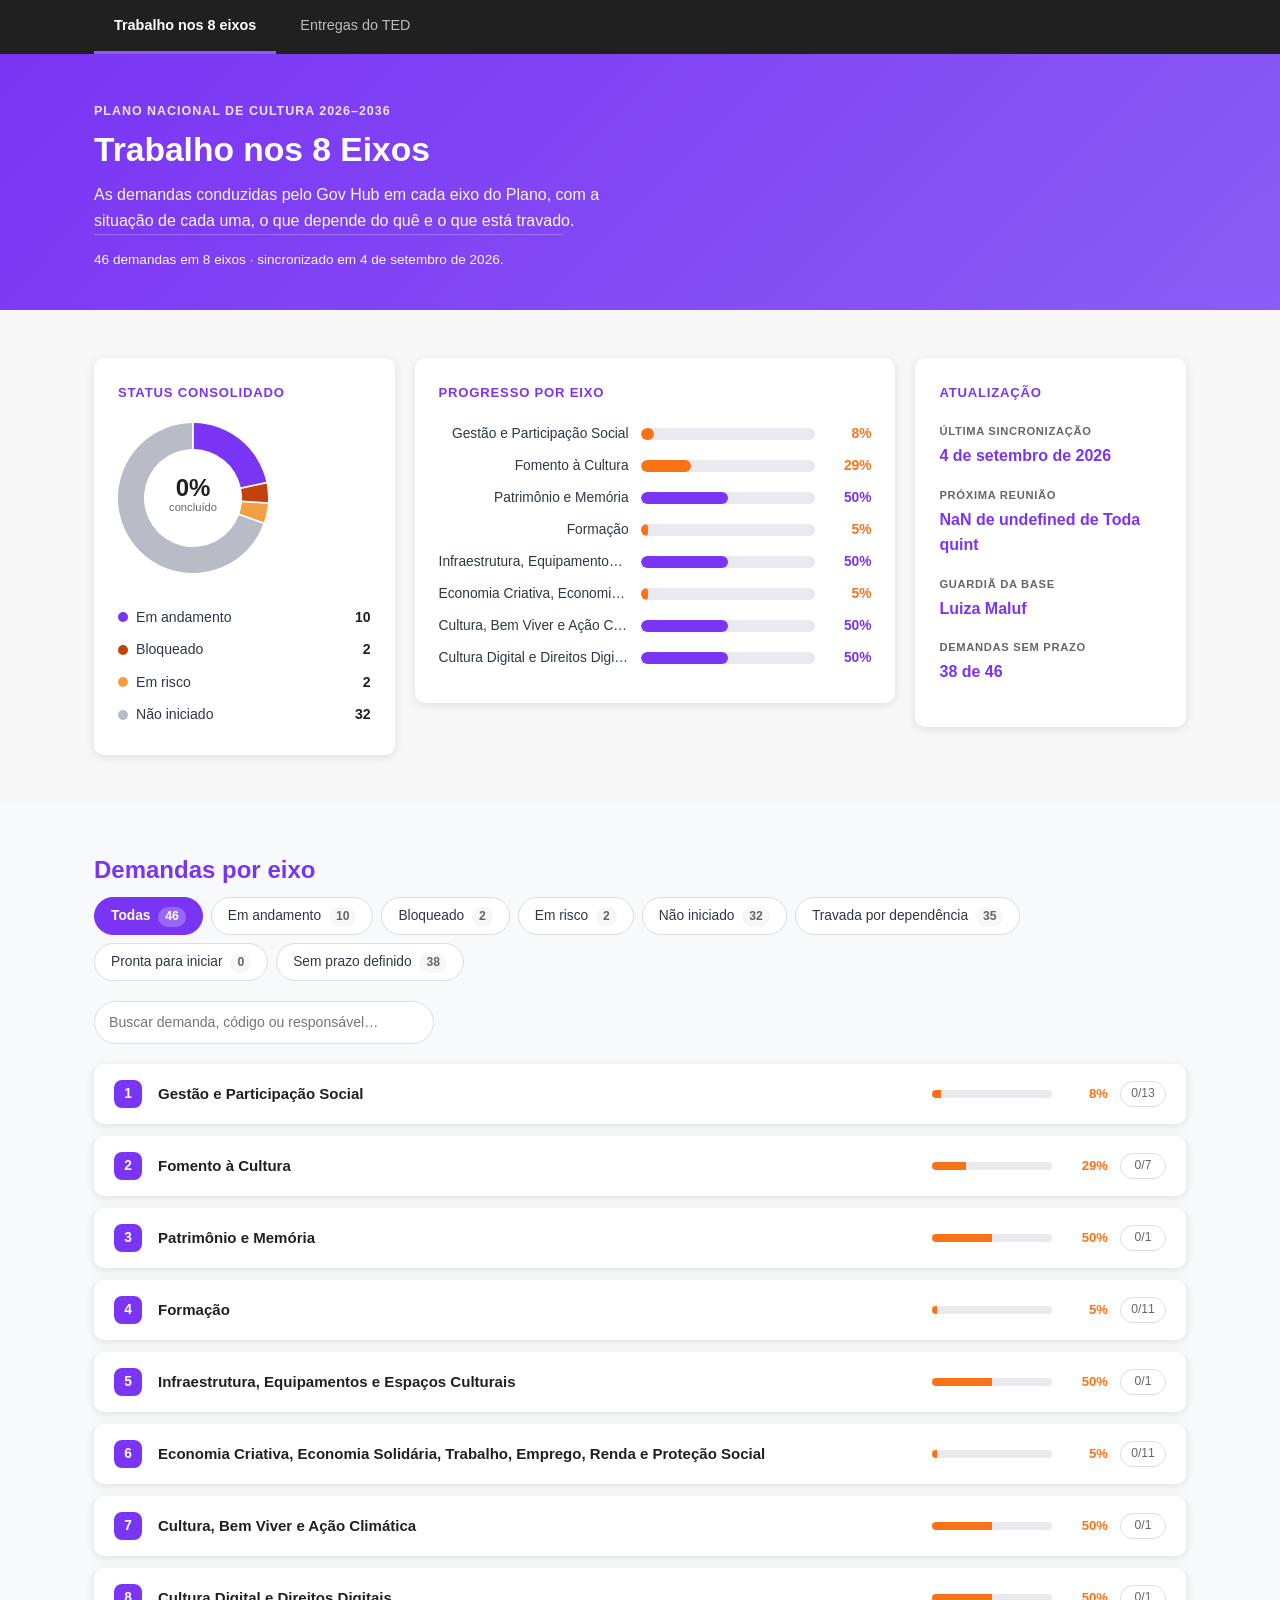
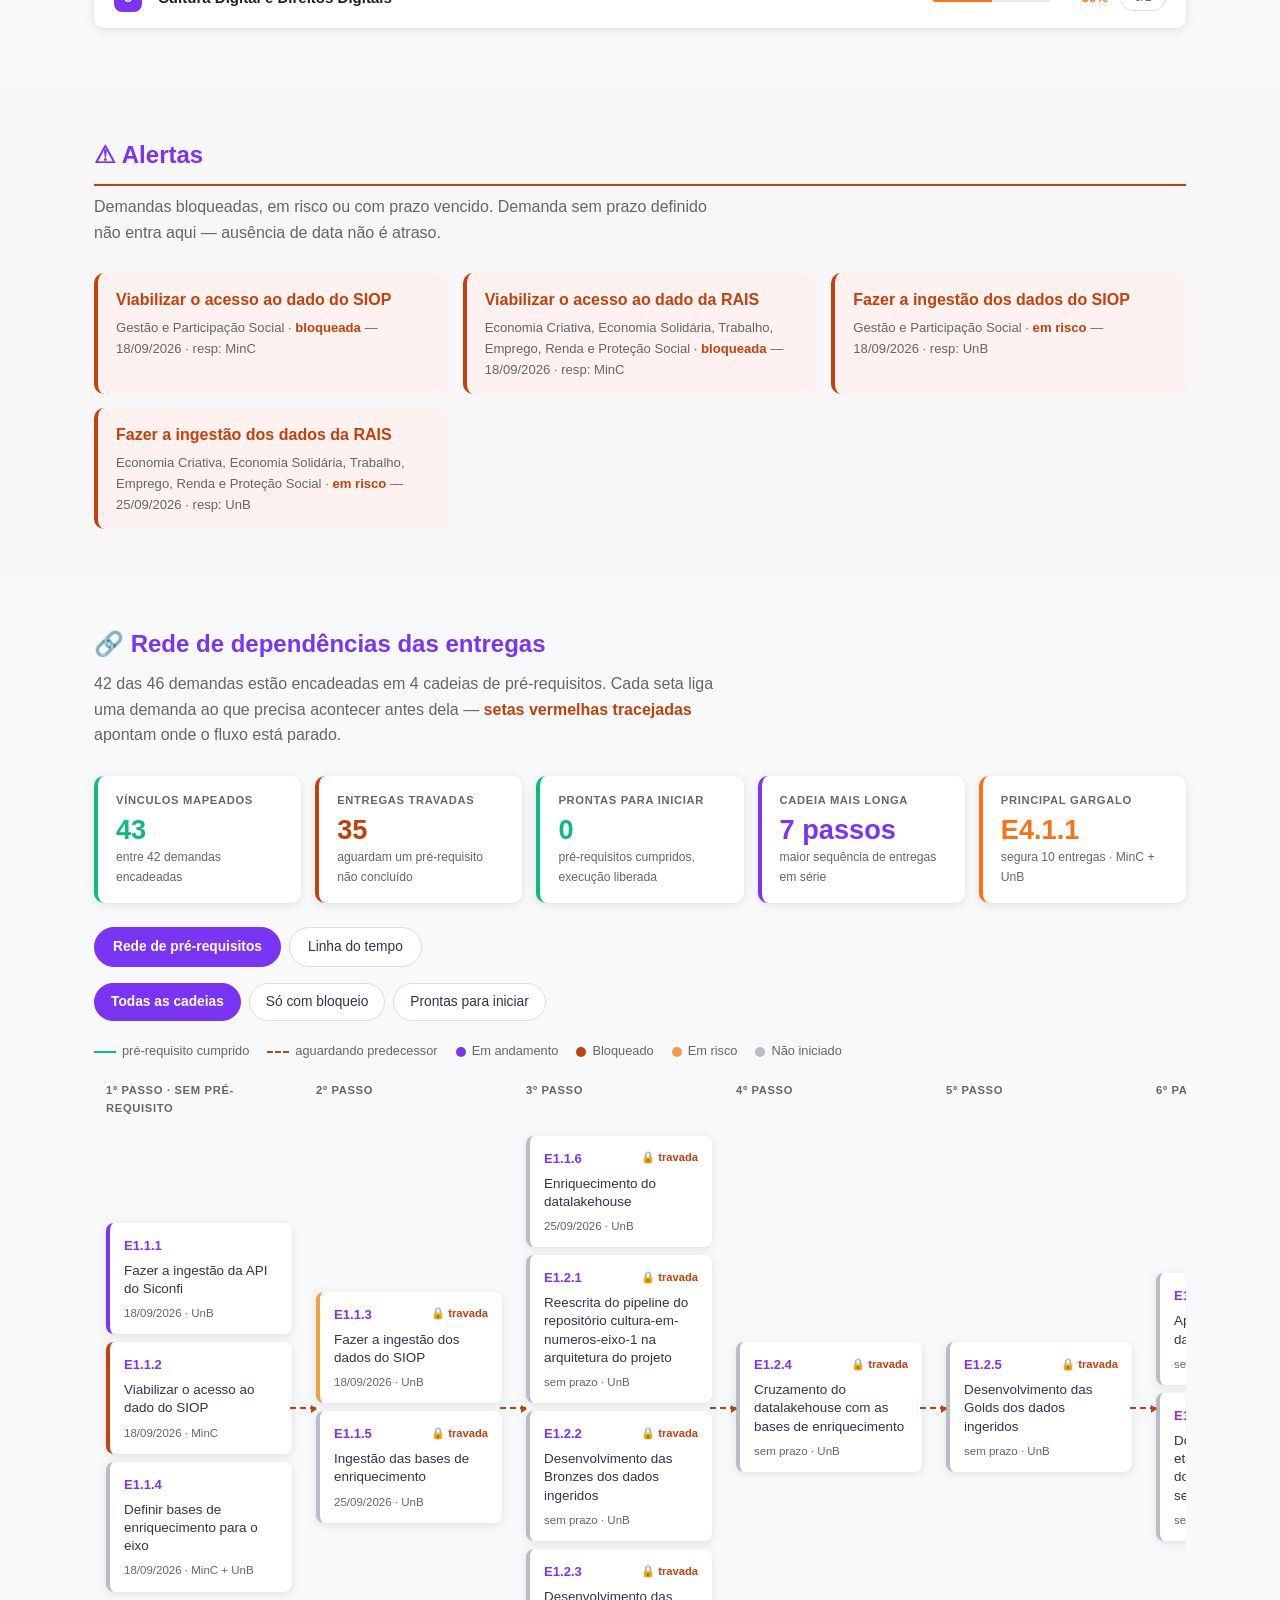
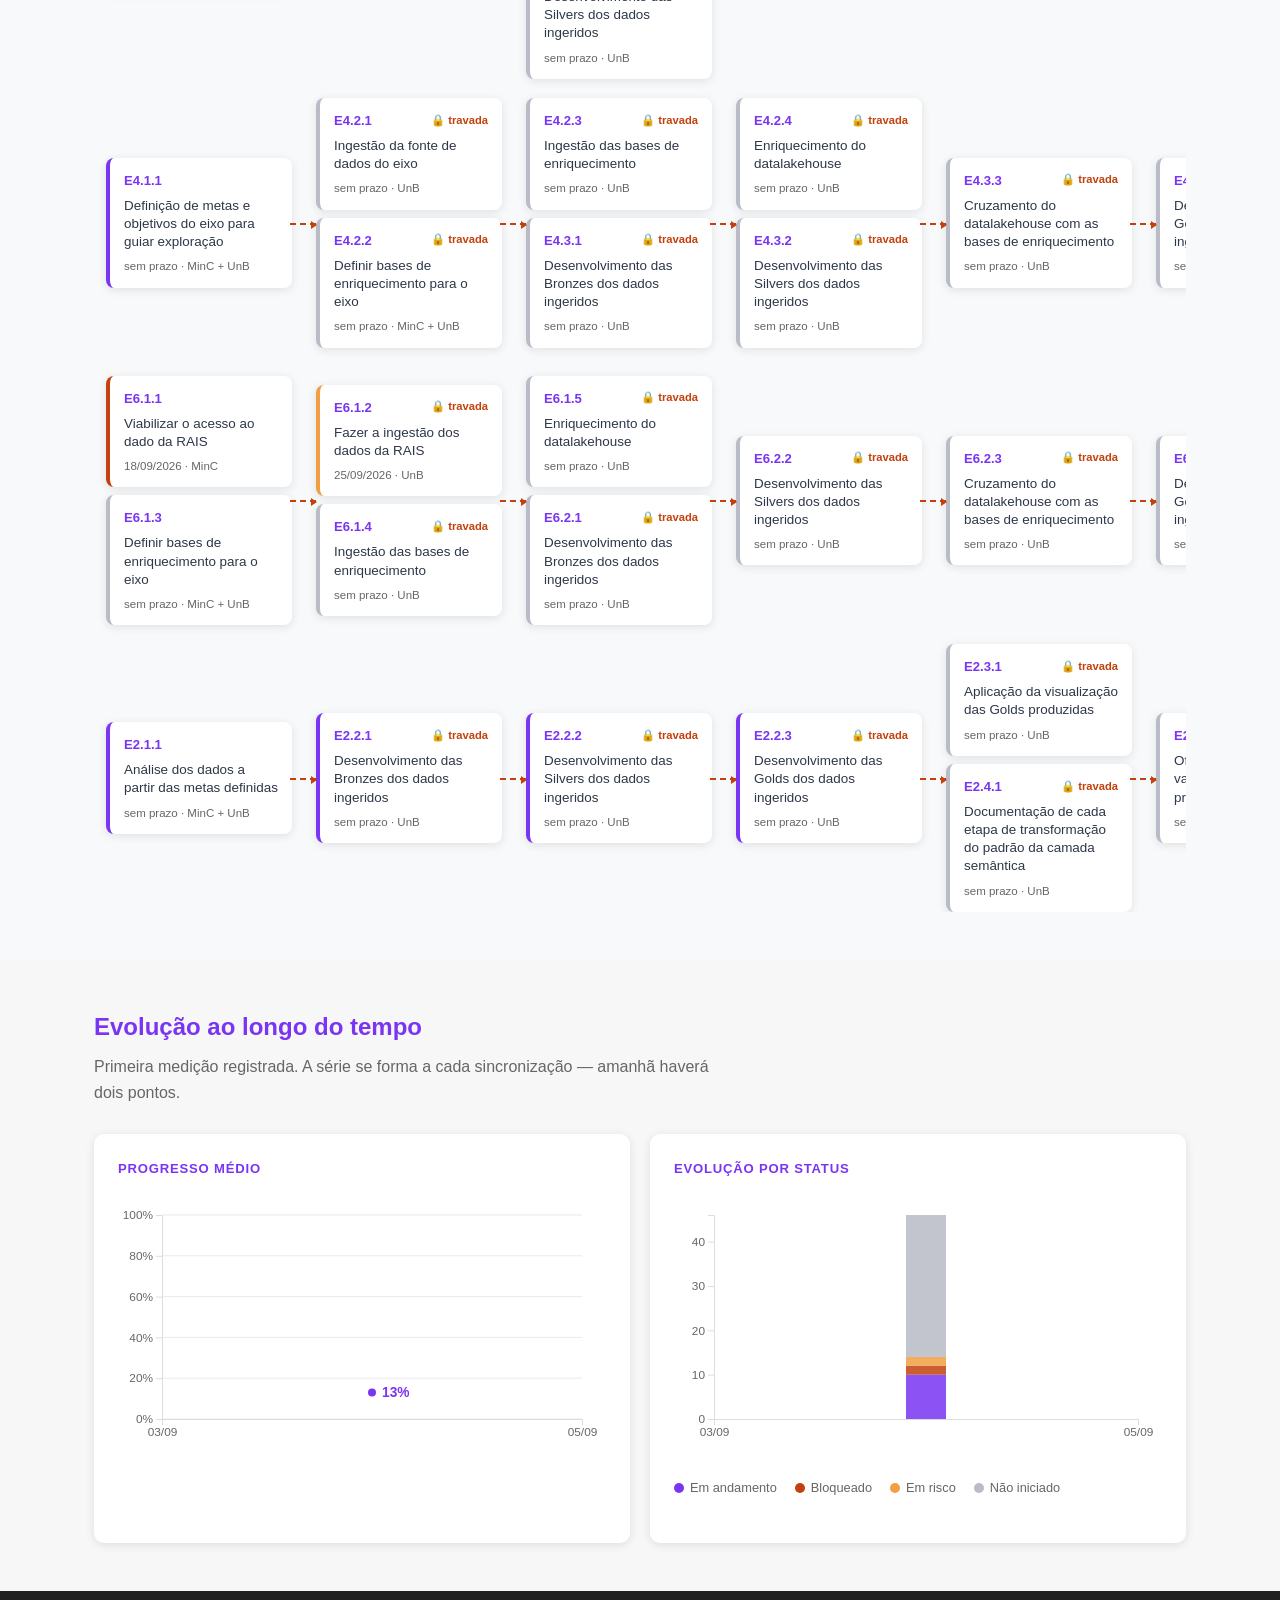
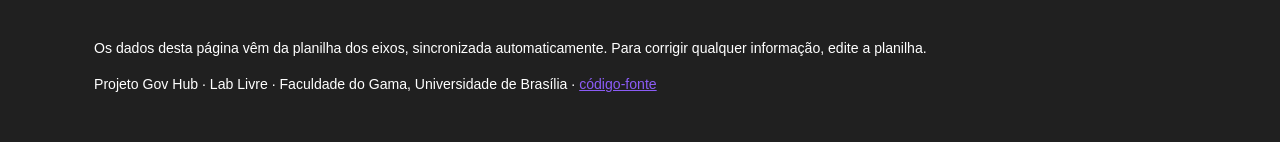
==== commit 80585f6f: "feat: demandas por eixo sobe para antes dos alertas Co-Authored-By: Claude Opus 5 <noreply@anthropic" ====
--- a/eixos.html
+++ b/eixos.html
@@ -53,6 +53,13 @@
       </div>
     </section>
 
+    <section class="secao secao-alt" id="demandas" aria-labelledby="t-demandas">
+      <div class="container">
+        <h2 id="t-demandas">Demandas por eixo</h2>
+        <div id="painel-demandas"></div>
+      </div>
+    </section>
+
     <section class="secao" id="alertas" aria-labelledby="t-alertas">
       <div class="container">
         <h2 id="t-alertas" class="titulo-alerta">Alertas</h2>
@@ -74,12 +81,6 @@
       </div>
     </section>
 
-    <section class="secao secao-alt" id="demandas" aria-labelledby="t-demandas">
-      <div class="container">
-        <h2 id="t-demandas">Demandas por eixo</h2>
-        <div id="painel-demandas"></div>
-      </div>
-    </section>
   </main>
 
   <footer class="rodape">
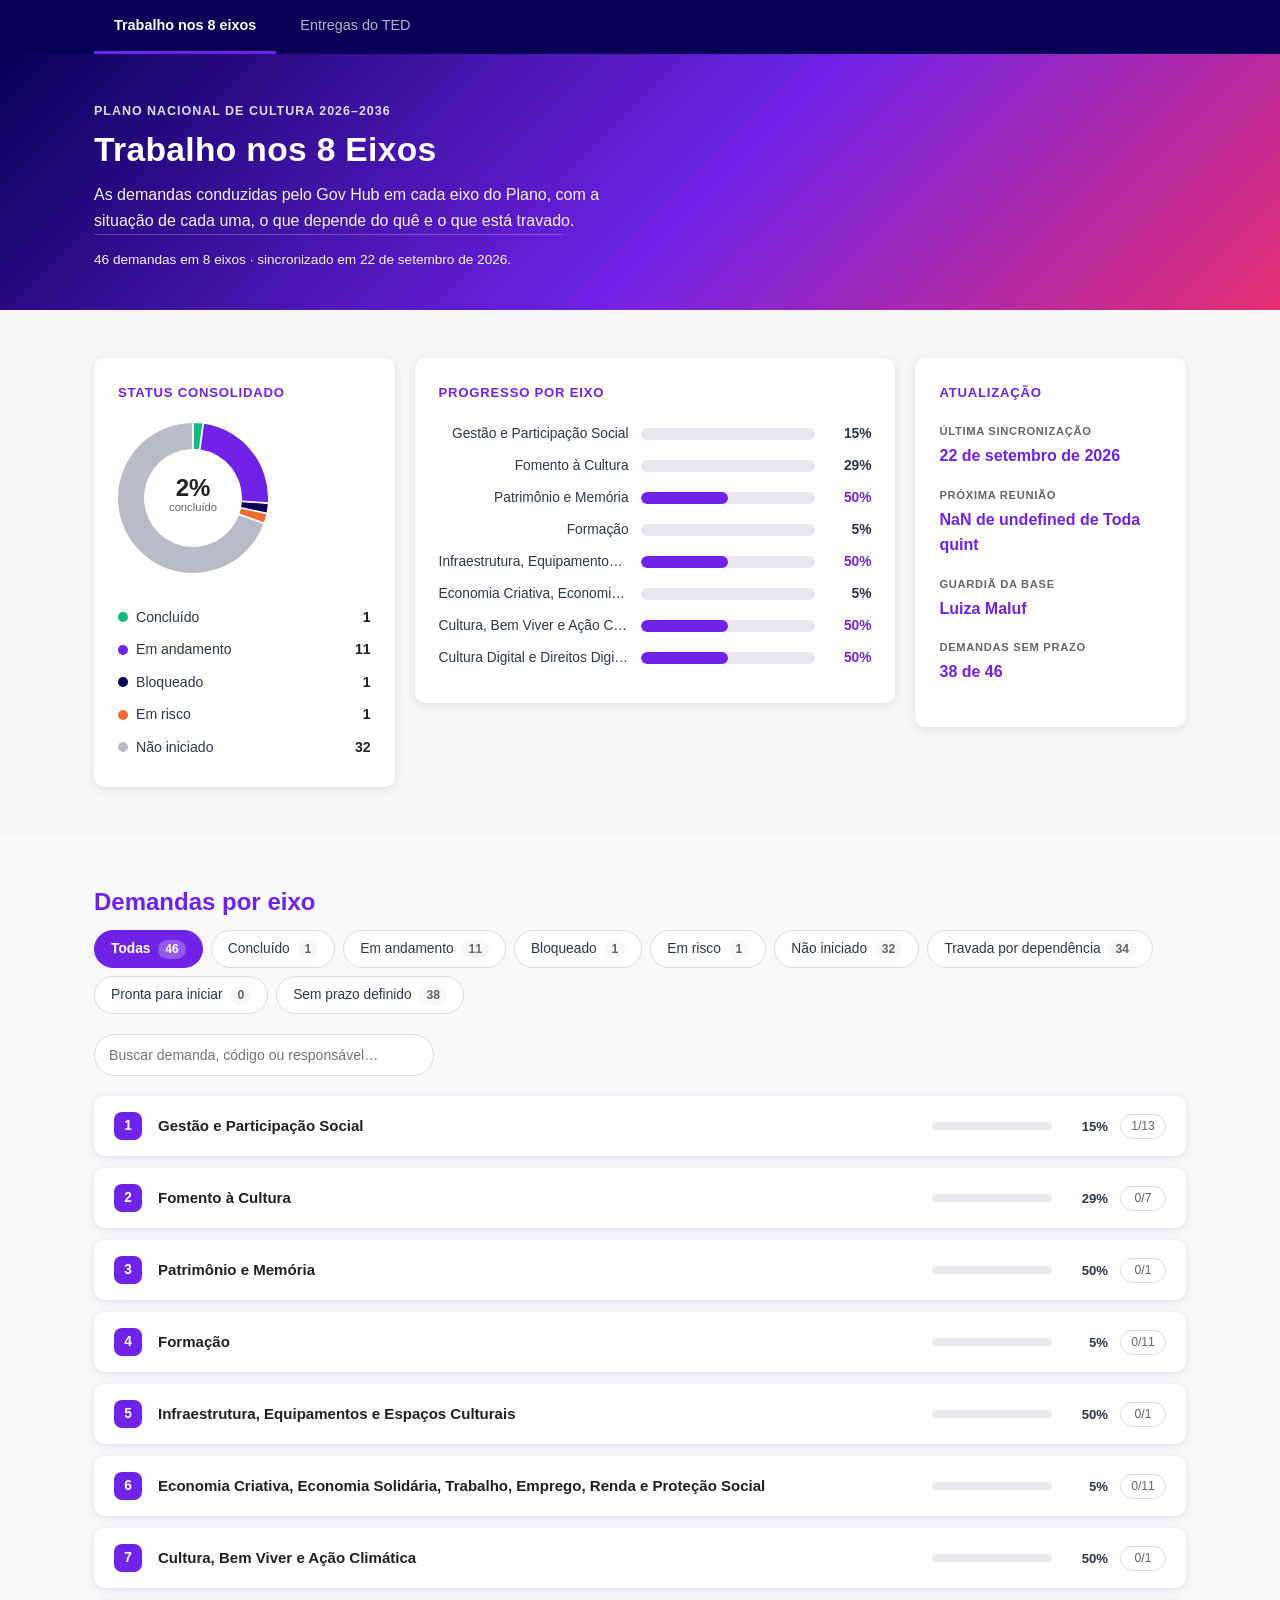
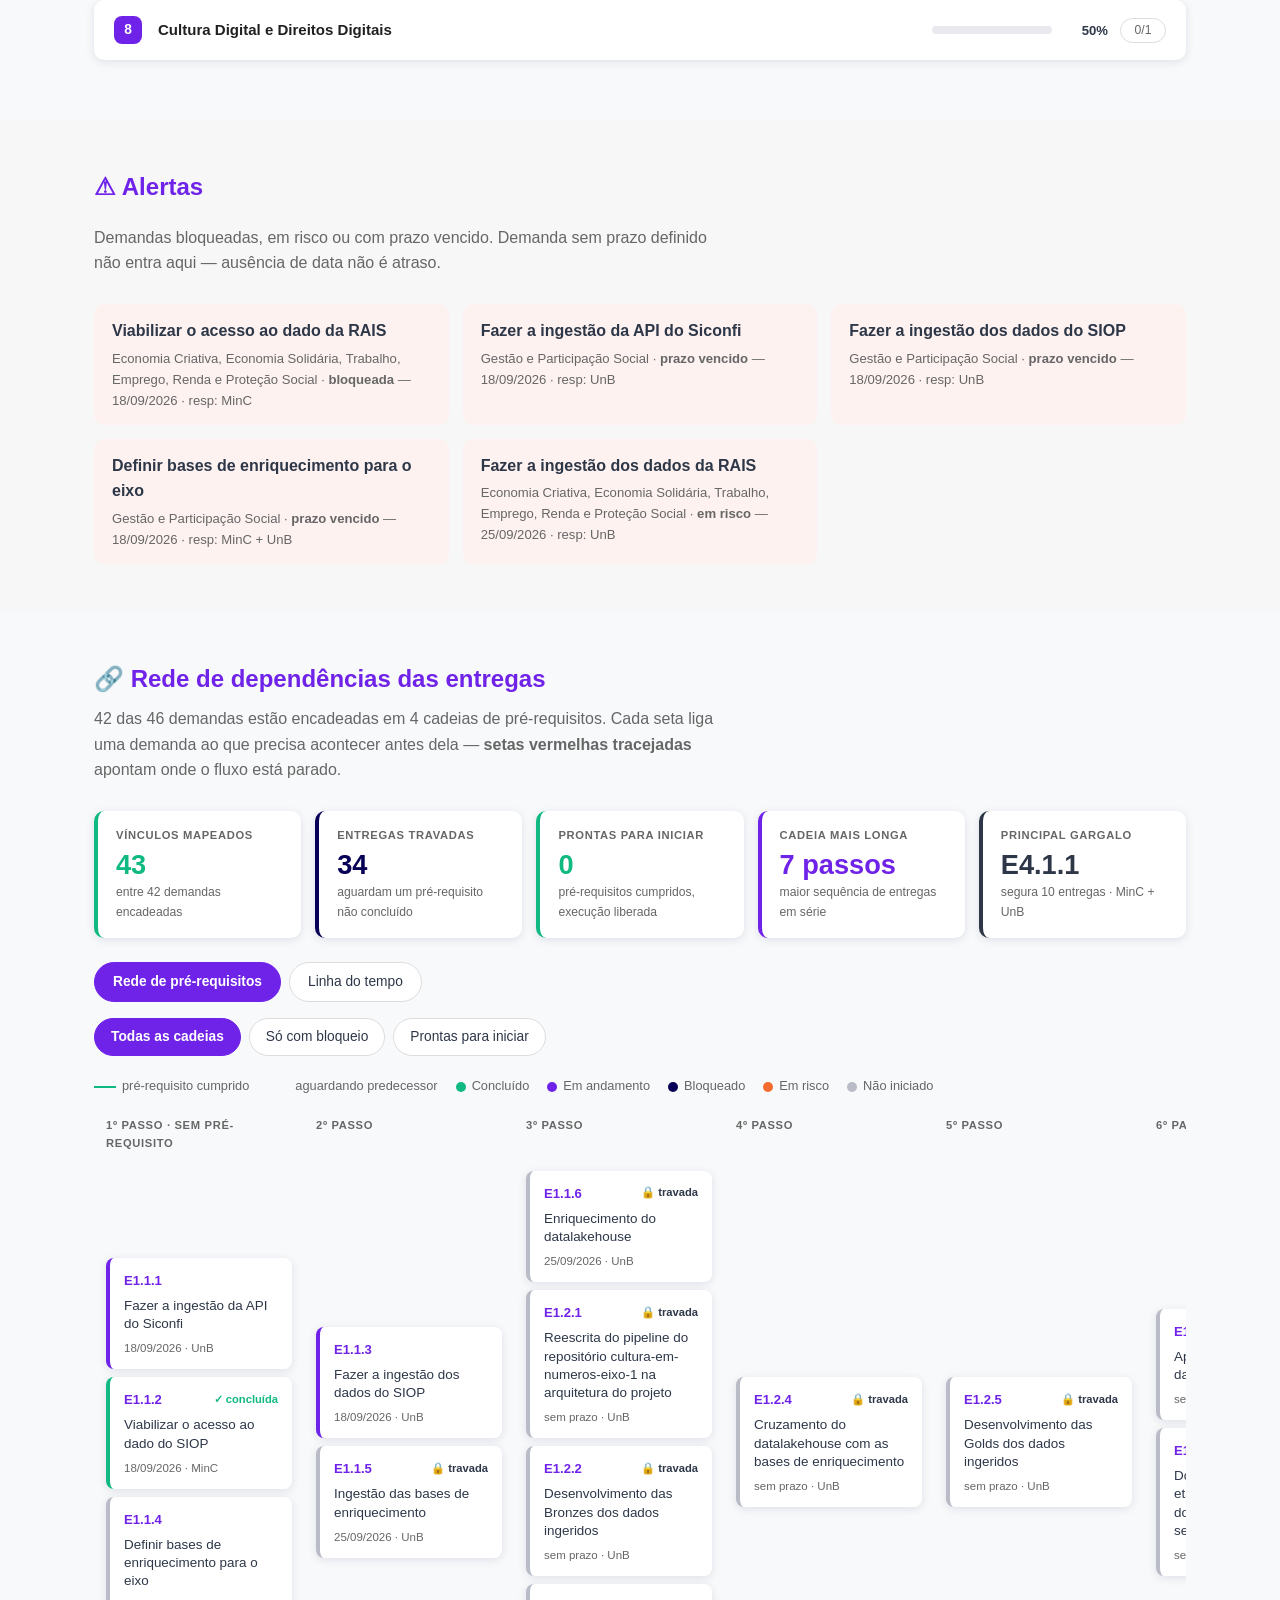
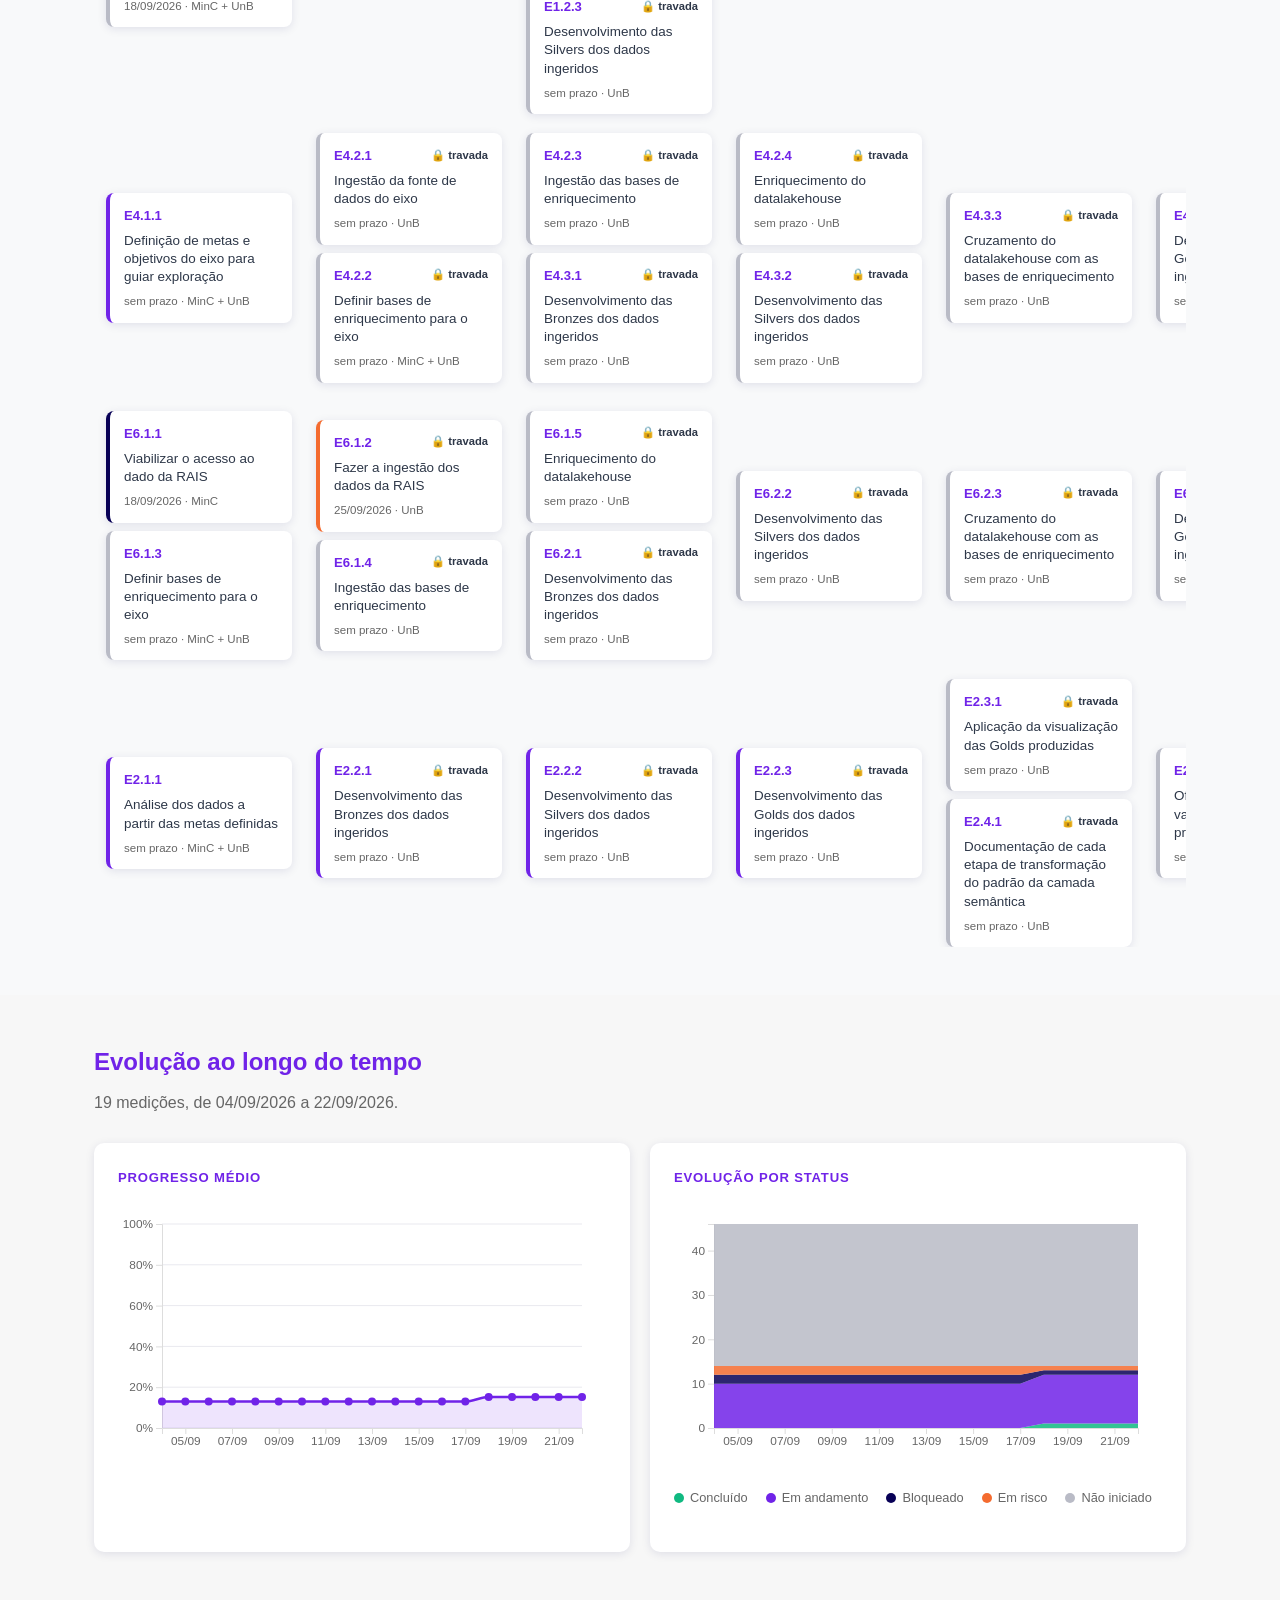
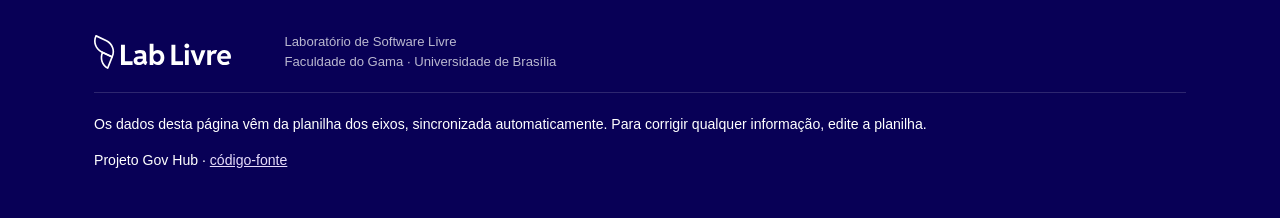
==== commit d4f80c4f: "feat: identidade visual do Lab Livre Aplica a paleta oficial do MIV a partir da skill lablivre-visua" ====
--- a/eixos.html
+++ b/eixos.html
@@ -6,6 +6,7 @@
   <title>Trabalho nos 8 Eixos do PNC — MinC</title>
   <meta name="description"
         content="Acompanhamento das demandas do Gov Hub nos oito eixos do Plano Nacional de Cultura 2026-2036.">
+  <link rel="icon" href="assets/marca/borboleta.svg" type="image/svg+xml">
   <link rel="stylesheet" href="assets/tema.css">
   <link rel="stylesheet" href="assets/eixos.css">
 </head>
@@ -85,10 +86,15 @@
 
   <footer class="rodape">
     <div class="container">
+      <div class="assinatura">
+        <img src="assets/marca/lab-livre-branco.svg"
+             alt="Lab Livre — Laboratório de Software Livre da Universidade de Brasília">
+        <span class="quem">Laboratório de Software Livre<br>Faculdade do Gama · Universidade de Brasília</span>
+      </div>
       <p id="rodape-origem"></p>
       <p>
-        Projeto Gov Hub · Lab Livre · Faculdade do Gama, Universidade de Brasília
-        · <a href="https://github.com/GovHub-br/dashboard-minc-project">código-fonte</a>
+        Projeto Gov Hub ·
+        <a href="https://github.com/GovHub-br/dashboard-minc-project">código-fonte</a>
       </p>
     </div>
   </footer>
--- a/assets/tema.css
+++ b/assets/tema.css
@@ -1,31 +1,63 @@
 /* Painel de Entregas e Status do TED — MinC
-   Identidade visual Gov Hub. A fonte Inter é referenciada com fallback de
-   sistema, sem @import: o painel precisa abrir em rede restrita. */
+
+   Identidade visual do Lab Livre, conforme a skill lablivre-visual-identity
+   (Manual de Identidade Visual da marca). Os nomes dos tokens são os da
+   skill, de modo que o artefato troque de marca trocando só este :root.
+
+   Duas escolhas que se afastam da leitura literal da skill, e por quê:
+
+   1. A skill traz as fontes Reddit Sans e Oswald por @import do Google
+      Fonts. Este painel não carrega nada de CDN — precisa abrir em rede
+      restrita —, então a pilha nomeia as fontes da marca e cai no
+      fallback de sistema quando elas não estão instaladas.
+
+   2. O magenta não é usado como fundo de etiqueta: #E52E70 dá 4,24 de
+      contraste com branco e 4,33 com o navy, abaixo do mínimo AA para
+      texto pequeno. Fica no papel que o MIV lhe dá — acento e transição
+      de gradiente. As quatro situações usam navy, roxo, laranja e verde,
+      todas acima de 6. */
 
 :root {
-  --primary-purple:   #7A34F3;
-  --secondary-purple: #8B5CF6;
-  --accent-orange:    #F97316;
-  --purple-600:       #7C3AAD;
-  --purple-700:       #5B21B6;
-
+  /* Paleta oficial (MIV Lab Livre) */
+  --primary-purple:  #7023E8; /* roxo — cor-assinatura */
+  --dark-navy:       #080056; /* azul profundo — contraste máximo */
+  --accent-magenta:  #E52E70; /* rosa-choque — acento, gradiente */
+  --accent-pink:     #F46B2F; /* laranja — acento quente pontual */
+  --bg-peach:        #FFE7E1; /* rosa claro — fundo de marca */
+  --text-white:      #FFFFFF;
+
+  /* Estados derivados do primário */
+  --purple-600: #5F1EC5;
+  --purple-700: #4A17A0;
+
+  /* Neutros / texto */
   --text-strong: #202020;
   --text-body:   #2D3748;
   --text-muted:  #666666;
 
+  /* Fundos */
   --bg-white:  #FFFFFF;
   --bg-light:  #F7F7F7;
   --bg-subtle: #F8F9FA;
 
+  /* Divisores */
+  --border-soft: #E6DCFB;
+
+  /* Semânticas */
   --color-success: #10B981;
-  --color-warm:    #F19F42;
-  --color-ausente: #C2410C;
-
-  --shadow-md: 0 2px 10px rgba(0, 0, 0, 0.1);
+
+  --shadow-md: 0 2px 10px rgba(8, 0, 86, 0.10);
+  --shadow-lg: 0 4px 20px rgba(8, 0, 86, 0.12);
+  --radius-sm: 6px;
   --radius-md: 10px;
-
-  --font-base: 'Inter', -apple-system, BlinkMacSystemFont, 'Segoe UI',
-               Roboto, 'Helvetica Neue', Arial, sans-serif;
+  --radius-lg: 16px;
+
+  /* Reddit Sans e Oswald são as fontes da marca; sem CDN, a pilha só as
+     nomeia — quem as tiver instaladas vê a marca, os demais veem o
+     fallback de sistema. */
+  --font-base: 'Reddit Sans', 'Open Sans', -apple-system, BlinkMacSystemFont,
+               'Segoe UI', Roboto, 'Helvetica Neue', Arial, sans-serif;
+  --font-titulo: 'Oswald', 'Reddit Sans', 'Open Sans', var(--font-base);
 
   --largura: 1140px;
 }
@@ -48,8 +80,10 @@
 
 /* ---------------------------------------------------------------- cabeçalho */
 
+/* Degradê da marca: sempre do frio para o quente, como manda o MIV. */
 .topo {
-  background: linear-gradient(135deg, var(--primary-purple), var(--secondary-purple));
+  background: linear-gradient(135deg,
+    var(--dark-navy) 0%, var(--primary-purple) 55%, var(--accent-magenta) 100%);
   color: var(--bg-white);
   padding: 48px 0 40px;
 }
@@ -63,7 +97,11 @@
   margin: 0 0 8px;
 }
 
+.topo .eyebrow { font-family: var(--font-titulo); }
+
 .topo h1 {
+  font-family: var(--font-titulo);
+  letter-spacing: 0.01em;
   margin: 0 0 12px;
   font-size: 2.1rem;
   font-weight: 700;
@@ -127,9 +165,9 @@
 }
 
 .indicador.sit-entregue           { border-top-color: var(--color-success); }
-.indicador.sit-entregue-proposta  { border-top-color: var(--secondary-purple); }
-.indicador.sit-parcial            { border-top-color: var(--color-warm); }
-.indicador.sit-nao-entregue       { border-top-color: var(--color-ausente); }
+.indicador.sit-entregue-proposta  { border-top-color: var(--primary-purple); }
+.indicador.sit-parcial            { border-top-color: var(--accent-pink); }
+.indicador.sit-nao-entregue       { border-top-color: var(--dark-navy); }
 
 /* ---------------------------------------------------------------- etiquetas */
 
@@ -143,26 +181,55 @@
   color: var(--bg-white);
 }
 
-.etiqueta.sit-entregue          { background: var(--color-success); }
-.etiqueta.sit-entregue-proposta { background: var(--secondary-purple); }
-.etiqueta.sit-parcial           { background: var(--color-warm); color: var(--text-strong); }
-.etiqueta.sit-nao-entregue      { background: var(--color-ausente); }
+.etiqueta.sit-entregue          { background: var(--color-success); color: var(--dark-navy); }
+.etiqueta.sit-entregue-proposta { background: var(--primary-purple); }
+.etiqueta.sit-parcial           { background: var(--accent-pink); color: var(--dark-navy); }
+.etiqueta.sit-nao-entregue      { background: var(--dark-navy); }
 
 /* ------------------------------------------------------------------ rodapé */
 
 .rodape {
-  background: var(--text-strong);
+  background: var(--dark-navy);
   color: var(--bg-white);
   padding: 32px 0;
   font-size: 0.88rem;
 }
 
-.rodape a { color: var(--secondary-purple); }
+/* Assinatura horizontal do Lab Livre. A área de não-interferência do MIV é a
+   altura do ícone: daí a margem de 34px ao redor, para 34px de altura. */
+.assinatura {
+  display: flex;
+  align-items: center;
+  gap: 20px;
+  flex-wrap: wrap;
+  margin-bottom: 20px;
+  padding-bottom: 20px;
+  border-bottom: 1px solid rgba(255, 255, 255, 0.15);
+}
+
+.assinatura img {
+  height: 34px;      /* bem acima da redução mínima de 3 cm em impressão */
+  width: auto;
+  margin: 0 34px 0 0;
+  display: block;
+}
+
+.assinatura .quem {
+  font-size: 0.82rem;
+  line-height: 1.5;
+  color: rgba(255, 255, 255, 0.72);
+}
+
+.rodape a { color: var(--border-soft); }
 
 /* --------------------------------------------------------------- responsivo */
 
 @media (max-width: 640px) {
-  .topo h1 { font-size: 1.5rem; }
+  .topo .eyebrow { font-family: var(--font-titulo); }
+
+.topo h1 {
+  font-family: var(--font-titulo);
+  letter-spacing: 0.01em; font-size: 1.5rem; }
   .secao { padding: 32px 0; }
   .indicador .numero { font-size: 1.9rem; }
 }
@@ -175,12 +242,12 @@
 
 /* ------------------------------------------------------------- gráficos */
 
-.barra-antes { fill: #D6D3E4; }
+.barra-antes { fill: var(--border-soft); }
 
 .barra-agora.sit-entregue          { fill: var(--color-success); }
-.barra-agora.sit-entregue-proposta { fill: var(--secondary-purple); }
-.barra-agora.sit-parcial           { fill: var(--color-warm); }
-.barra-agora.sit-nao-entregue      { fill: var(--color-ausente); }
+.barra-agora.sit-entregue-proposta { fill: var(--primary-purple); }
+.barra-agora.sit-parcial           { fill: var(--accent-pink); }
+.barra-agora.sit-nao-entregue      { fill: var(--dark-navy); }
 
 .rotulo-situacao {
   font-size: 0.9rem;
@@ -198,7 +265,7 @@
   margin-top: 24px;
   padding: 16px 20px;
   background: var(--bg-white);
-  border-left: 4px solid var(--accent-orange);
+  border-left: 4px solid var(--accent-pink);
   border-radius: var(--radius-md);
   font-size: 0.9rem;
   color: var(--text-body);
@@ -314,7 +381,7 @@
 
 table.quadro tbody tr:nth-child(even) { background: var(--bg-subtle); }
 
-table.quadro .nome-artefato { font-weight: 600; color: var(--text-strong); }
+table.quadro .nome-entrega { font-weight: 600; color: var(--text-strong); }
 table.quadro .onde { color: var(--text-muted); font-size: 0.86rem; }
 table.quadro code {
   background: var(--bg-light);
@@ -332,7 +399,7 @@
 table.quadro th:nth-child(2), table.quadro td:nth-child(2) { width: 13%; }
 table.quadro th:nth-child(3), table.quadro td:nth-child(3) { width: 21%; }
 table.quadro th:nth-child(4), table.quadro td:nth-child(4) { width: 42%; }
-table.quadro .onde, table.quadro .nome-artefato { overflow-wrap: break-word; }
+table.quadro .onde, table.quadro .nome-entrega { overflow-wrap: break-word; }
 
 /* Dentro da tabela a etiqueta quebra: "Entregue como proposta" não cabe numa
    linha na coluna de situação, e com nowrap invadia a coluna seguinte. Em
@@ -423,57 +490,6 @@
 
 .pendencia .detalhe { font-size: 0.88rem; color: var(--text-muted); margin-top: 4px; }
 
-/* ----------------------------------------------------------- matriz de riscos */
-
-.celula { stroke: var(--bg-white); stroke-width: 2; }
-.celula.sev-0, .celula.sev-1 { fill: #E8F5EE; }
-.celula.sev-2 { fill: #FDF3E3; }
-.celula.sev-3 { fill: #FBE6D8; }
-.celula.sev-4 { fill: #F5D5C6; }
-
-.ponto-risco { fill: var(--primary-purple); }
-.numero-risco { fill: var(--bg-white); font-size: 0.82rem; font-weight: 700; }
-.rotulo-eixo { font-size: 0.82rem; fill: var(--text-muted); }
-.titulo-eixo { font-size: 0.86rem; font-weight: 600; fill: var(--text-body); }
-
-.painel-riscos {
-  display: grid;
-  grid-template-columns: minmax(280px, 360px) 1fr;
-  gap: 32px;
-  align-items: start;
-}
-
-@media (max-width: 900px) {
-  .painel-riscos { grid-template-columns: 1fr; }
-}
-
-#svg-riscos { max-width: 420px; }
-
-.risco {
-  background: var(--bg-white);
-  border-radius: var(--radius-md);
-  box-shadow: var(--shadow-md);
-  padding: 16px 20px;
-  margin-bottom: 12px;
-  display: grid;
-  grid-template-columns: 32px 1fr;
-  gap: 14px;
-}
-
-.risco .indice {
-  width: 28px; height: 28px;
-  border-radius: 50%;
-  background: var(--primary-purple);
-  color: var(--bg-white);
-  display: flex; align-items: center; justify-content: center;
-  font-size: 0.82rem; font-weight: 700;
-}
-
-.risco .texto-risco { font-weight: 600; color: var(--text-strong); font-size: 0.92rem; }
-.risco .grau { font-size: 0.78rem; color: var(--text-muted); margin: 4px 0 8px; }
-.risco .mitigacao { font-size: 0.88rem; }
-.risco .mitigacao strong { color: var(--text-strong); }
-
 /* -------------------------------------------------------------- documentos */
 
 .grade-documentos {
@@ -511,7 +527,7 @@
 /* ------------------------------------------------------------- navegação */
 
 .navegacao {
-  background: var(--text-strong);
+  background: var(--dark-navy);
   padding: 0;
 }
 
@@ -535,5 +551,354 @@
 .navegacao a.ativo {
   color: var(--bg-white);
   font-weight: 600;
-  border-bottom-color: var(--secondary-purple);
-}
+  border-bottom-color: var(--primary-purple);
+}
+
+/* --------------------------------------- acompanhamento por meta e produto */
+
+/* As três palavras, no topo da página. */
+.glossario {
+  display: grid;
+  grid-template-columns: repeat(auto-fit, minmax(230px, 1fr));
+  gap: 12px;
+  margin-bottom: 24px;
+}
+
+.termo {
+  background: var(--bg-white);
+  border-radius: var(--radius-md);
+  border-left: 3px solid var(--primary-purple);
+  padding: 12px 16px;
+  box-shadow: var(--shadow-md);
+}
+
+.termo .palavra {
+  font-weight: 700;
+  color: var(--text-strong);
+  margin-bottom: 4px;
+}
+
+.termo .quantos {
+  margin-left: 8px;
+  font-weight: 500;
+  font-size: 0.78rem;
+  color: var(--text-muted);
+}
+
+.termo p { margin: 0; font-size: 0.86rem; color: var(--text-body); }
+
+/* Os 19 produtos por estado, no topo da seção. */
+.barra-estados {
+  display: flex;
+  height: 40px;
+  border-radius: var(--radius-md);
+  overflow: hidden;
+  box-shadow: var(--shadow-md);
+}
+
+.barra-estados .faixa {
+  display: flex;
+  align-items: center;
+  justify-content: center;
+  gap: 5px;
+  font-weight: 600;
+  font-size: 0.84rem;
+  min-width: 46px;
+  padding: 0 8px;
+  text-align: center;
+  overflow: hidden;
+  white-space: nowrap;
+}
+.barra-estados .estado-entregue  { background: var(--color-success); color: var(--dark-navy); }
+.barra-estados .estado-andamento { background: var(--accent-pink);   color: var(--dark-navy); }
+.barra-estados .estado-previsto  { background: var(--bg-peach);      color: var(--dark-navy); }
+
+.sob-barra {
+  margin: 8px 0 20px;
+  font-size: 0.84rem;
+  color: var(--text-muted);
+}
+
+.indicadores-3 { margin-bottom: 16px; }
+.indicadores-3 .rotulo { line-height: 1.35; }
+.indicadores-3 .periodo { color: var(--text-muted); font-size: 0.78rem; }
+.indicadores-3 .de {
+  display: inline-block;
+  margin-left: 6px;
+  font-size: 0.9rem;
+  font-weight: 500;
+  color: var(--text-muted);
+}
+
+.legenda-marcas {
+  margin: 0 0 24px;
+  font-size: 0.86rem;
+  line-height: 1.6;
+  color: var(--text-muted);
+}
+
+.marca-secao, .marca-mencao, .marca-ausente {
+  display: inline-block;
+  min-width: 22px;
+  padding: 1px 5px;
+  border-radius: 4px;
+  font-size: 0.74rem;
+  font-weight: 700;
+  text-align: center;
+}
+.marca-secao  { background: var(--primary-purple); color: var(--bg-white); cursor: help; }
+.marca-mencao { background: var(--accent-pink);   color: var(--dark-navy); cursor: help; }
+.marca-ausente { background: var(--bg-light);      color: #B0B0B0; }
+
+.bloco-meta { margin-bottom: 28px; }
+.bloco-meta:last-of-type { margin-bottom: 0; }
+
+.bloco-meta h3 {
+  display: flex;
+  align-items: baseline;
+  gap: 10px;
+  margin: 0 0 10px;
+  font-size: 1rem;
+  color: var(--text-strong);
+}
+
+.bloco-meta h3 .numero-meta {
+  background: var(--primary-purple);
+  color: var(--bg-white);
+  border-radius: 4px;
+  padding: 2px 8px;
+  font-size: 0.72rem;
+  font-weight: 700;
+  letter-spacing: 0.04em;
+  text-transform: uppercase;
+  white-space: nowrap;
+}
+
+/* Cada produto é uma ficha que abre. */
+.produtos-da-meta {
+  background: var(--bg-white);
+  border-radius: var(--radius-md);
+  box-shadow: var(--shadow-md);
+  overflow: hidden;
+}
+
+details.produto + details.produto { border-top: 1px solid var(--bg-light); }
+
+details.produto > summary {
+  display: flex;
+  align-items: center;
+  flex-wrap: wrap;
+  gap: 10px;
+  padding: 12px 16px;
+  cursor: pointer;
+  list-style: none;
+  transition: background 0.15s ease;
+}
+details.produto > summary::-webkit-details-marker { display: none; }
+details.produto > summary::before {
+  content: '▸';
+  color: var(--text-muted);
+  font-size: 0.8rem;
+  transition: transform 0.15s ease;
+}
+details.produto[open] > summary::before { transform: rotate(90deg); }
+details.produto > summary:hover { background: var(--bg-subtle); }
+details.produto[open] > summary { background: var(--bg-subtle); }
+
+.id-produto {
+  font-size: 0.72rem;
+  font-weight: 700;
+  letter-spacing: 0.04em;
+  text-transform: uppercase;
+  color: var(--primary-purple);
+  white-space: nowrap;
+}
+
+.titulo-produto {
+  flex: 1;
+  min-width: 180px;
+  font-weight: 600;
+  color: var(--text-strong);
+}
+
+.selo {
+  padding: 2px 9px;
+  border-radius: 999px;
+  font-size: 0.74rem;
+  font-weight: 700;
+  white-space: nowrap;
+}
+.selo.estado-entregue  { background: var(--color-success); color: var(--dark-navy); }
+.selo.estado-andamento { background: var(--accent-pink);   color: var(--dark-navy); }
+.selo.estado-previsto  { background: var(--bg-peach);      color: var(--dark-navy); }
+.selo.estado-vazio {
+  background: transparent;
+  color: var(--text-muted);
+  border: 1px dashed #CFCFCF;
+  font-weight: 500;
+}
+
+.cobertura-resumo { display: inline-flex; gap: 3px; }
+
+.conta-artefatos {
+  font-size: 0.78rem;
+  color: var(--text-muted);
+  white-space: nowrap;
+}
+
+.corpo-produto {
+  padding: 4px 16px 18px 34px;
+  border-top: 1px solid var(--bg-light);
+}
+
+.rotulo-bloco {
+  margin: 16px 0 5px;
+  font-size: 0.72rem;
+  font-weight: 700;
+  letter-spacing: 0.05em;
+  text-transform: uppercase;
+  color: var(--text-muted);
+}
+
+.corpo-produto .previsto,
+.corpo-produto .feito {
+  margin: 0;
+  font-size: 0.9rem;
+  line-height: 1.55;
+  color: var(--text-body);
+}
+.corpo-produto .previsto { color: var(--text-muted); }
+
+ul.artefatos-produto { margin: 0; padding: 0; list-style: none; }
+ul.artefatos-produto li {
+  display: flex;
+  align-items: baseline;
+  flex-wrap: wrap;
+  gap: 8px;
+  padding: 6px 0;
+  border-bottom: 1px solid var(--bg-light);
+  font-size: 0.88rem;
+}
+ul.artefatos-produto li:last-child { border-bottom: none; }
+
+.nome-do-artefato { font-weight: 600; color: var(--text-strong); }
+.lastro { color: var(--text-muted); font-size: 0.84rem; }
+
+.origem-vinculo {
+  margin-left: auto;
+  padding: 1px 6px;
+  border-radius: 4px;
+  background: var(--bg-light);
+  color: var(--text-muted);
+  font-size: 0.72rem;
+  cursor: help;
+  white-space: nowrap;
+}
+
+.nenhum-artefato {
+  margin: 12px 0 0;
+  padding: 10px 12px;
+  background: var(--bg-subtle);
+  border-radius: 6px;
+  font-size: 0.86rem;
+  color: var(--text-muted);
+}
+
+ul.encaminhamentos-produto {
+  margin: 0;
+  padding-left: 20px;
+  font-size: 0.88rem;
+  line-height: 1.55;
+}
+ul.encaminhamentos-produto li { margin-bottom: 4px; }
+
+.ressalva {
+  margin: 8px 0 0;
+  font-size: 0.8rem;
+  color: var(--text-muted);
+}
+
+/* ---------------------------------------------- situação dos artefatos */
+
+/* Barra à esquerda, definições à direita; empilha em tela estreita. */
+.situacao-artefatos {
+  display: grid;
+  grid-template-columns: minmax(260px, 1fr) minmax(320px, 1.2fr);
+  gap: 28px;
+  align-items: start;
+}
+
+@media (max-width: 860px) {
+  .situacao-artefatos { grid-template-columns: 1fr; gap: 16px; }
+}
+
+.barra-situacao {
+  display: flex;
+  height: 44px;
+  border-radius: var(--radius-md);
+  overflow: hidden;
+  box-shadow: var(--shadow-md);
+}
+
+.barra-situacao .faixa {
+  display: flex;
+  align-items: center;
+  justify-content: center;
+  color: var(--bg-white);
+  font-weight: 700;
+  font-size: 0.95rem;
+  min-width: 34px;
+}
+.barra-situacao .sit-entregue          { background: var(--color-success); color: var(--dark-navy); }
+.barra-situacao .sit-entregue-proposta { background: var(--primary-purple); }
+.barra-situacao .sit-parcial           { background: var(--accent-pink); color: var(--dark-navy); }
+.barra-situacao .sit-nao-entregue      { background: var(--dark-navy); }
+
+ul.legenda-situacao { margin: 0; padding: 0; list-style: none; }
+ul.legenda-situacao li {
+  display: grid;
+  grid-template-columns: 14px 32px minmax(140px, auto) 1fr;
+  align-items: baseline;
+  gap: 10px;
+  padding: 7px 0;
+  border-bottom: 1px solid #ECECEC;
+  font-size: 0.88rem;
+}
+ul.legenda-situacao li:last-child { border-bottom: none; }
+
+.legenda-situacao .ponto {
+  width: 12px; height: 12px; border-radius: 3px; align-self: center;
+}
+.legenda-situacao .ponto.sit-entregue          { background: var(--color-success); }
+.legenda-situacao .ponto.sit-entregue-proposta { background: var(--primary-purple); }
+.legenda-situacao .ponto.sit-parcial           { background: var(--accent-pink); }
+.legenda-situacao .ponto.sit-nao-entregue      { background: var(--dark-navy); }
+
+.legenda-situacao .quanto { font-weight: 700; color: var(--text-strong); }
+.legenda-situacao .qual { font-weight: 600; color: var(--text-strong); }
+.legenda-situacao .oque { color: var(--text-muted); }
+
+@media (max-width: 640px) {
+  .bloco-meta h3 { flex-wrap: wrap; }
+  ul.legenda-situacao li {
+    grid-template-columns: 14px 32px 1fr;
+  }
+  .legenda-situacao .oque { grid-column: 2 / -1; }
+}
+
+/* Links para os documentos no repositório da plataforma. */
+a.doc {
+  background: var(--bg-light);
+  padding: 1px 5px;
+  border-radius: 4px;
+  font-family: ui-monospace, SFMono-Regular, Menlo, monospace;
+  font-size: 0.86em;
+  color: var(--purple-700);
+  text-decoration: none;
+  border-bottom: 1px solid rgba(124, 58, 173, 0.35);
+}
+a.doc:hover { background: #EDE4FB; border-bottom-color: var(--primary-purple); }
+
+a.documento { text-decoration: none; color: inherit; display: block; }
+a.documento:hover code { color: var(--primary-purple); }
+
--- a/assets/eixos.css
+++ b/assets/eixos.css
@@ -1,12 +1,13 @@
 /* Painel do trabalho nos 8 eixos do PNC.
    Herda os tokens e a base de tema.css; aqui só o que é próprio desta página. */
 
-/* Cores de situação das tarefas. Cada uma sempre acompanhada de rótulo. */
+/* Cores de situação das tarefas, na paleta do Lab Livre herdada de tema.css.
+   Cada uma sempre acompanhada de rótulo. */
 :root {
-  --st-concluido:    #10B981;
-  --st-andamento:    #7A34F3;
-  --st-bloqueado:    #C2410C;
-  --st-risco:        #F19F42;
+  --st-concluido:    var(--color-success);
+  --st-andamento:    var(--primary-purple);
+  --st-bloqueado:    var(--dark-navy);
+  --st-risco:        var(--accent-pink);
   --st-nao-iniciado: #B9BBC6;
 }
 
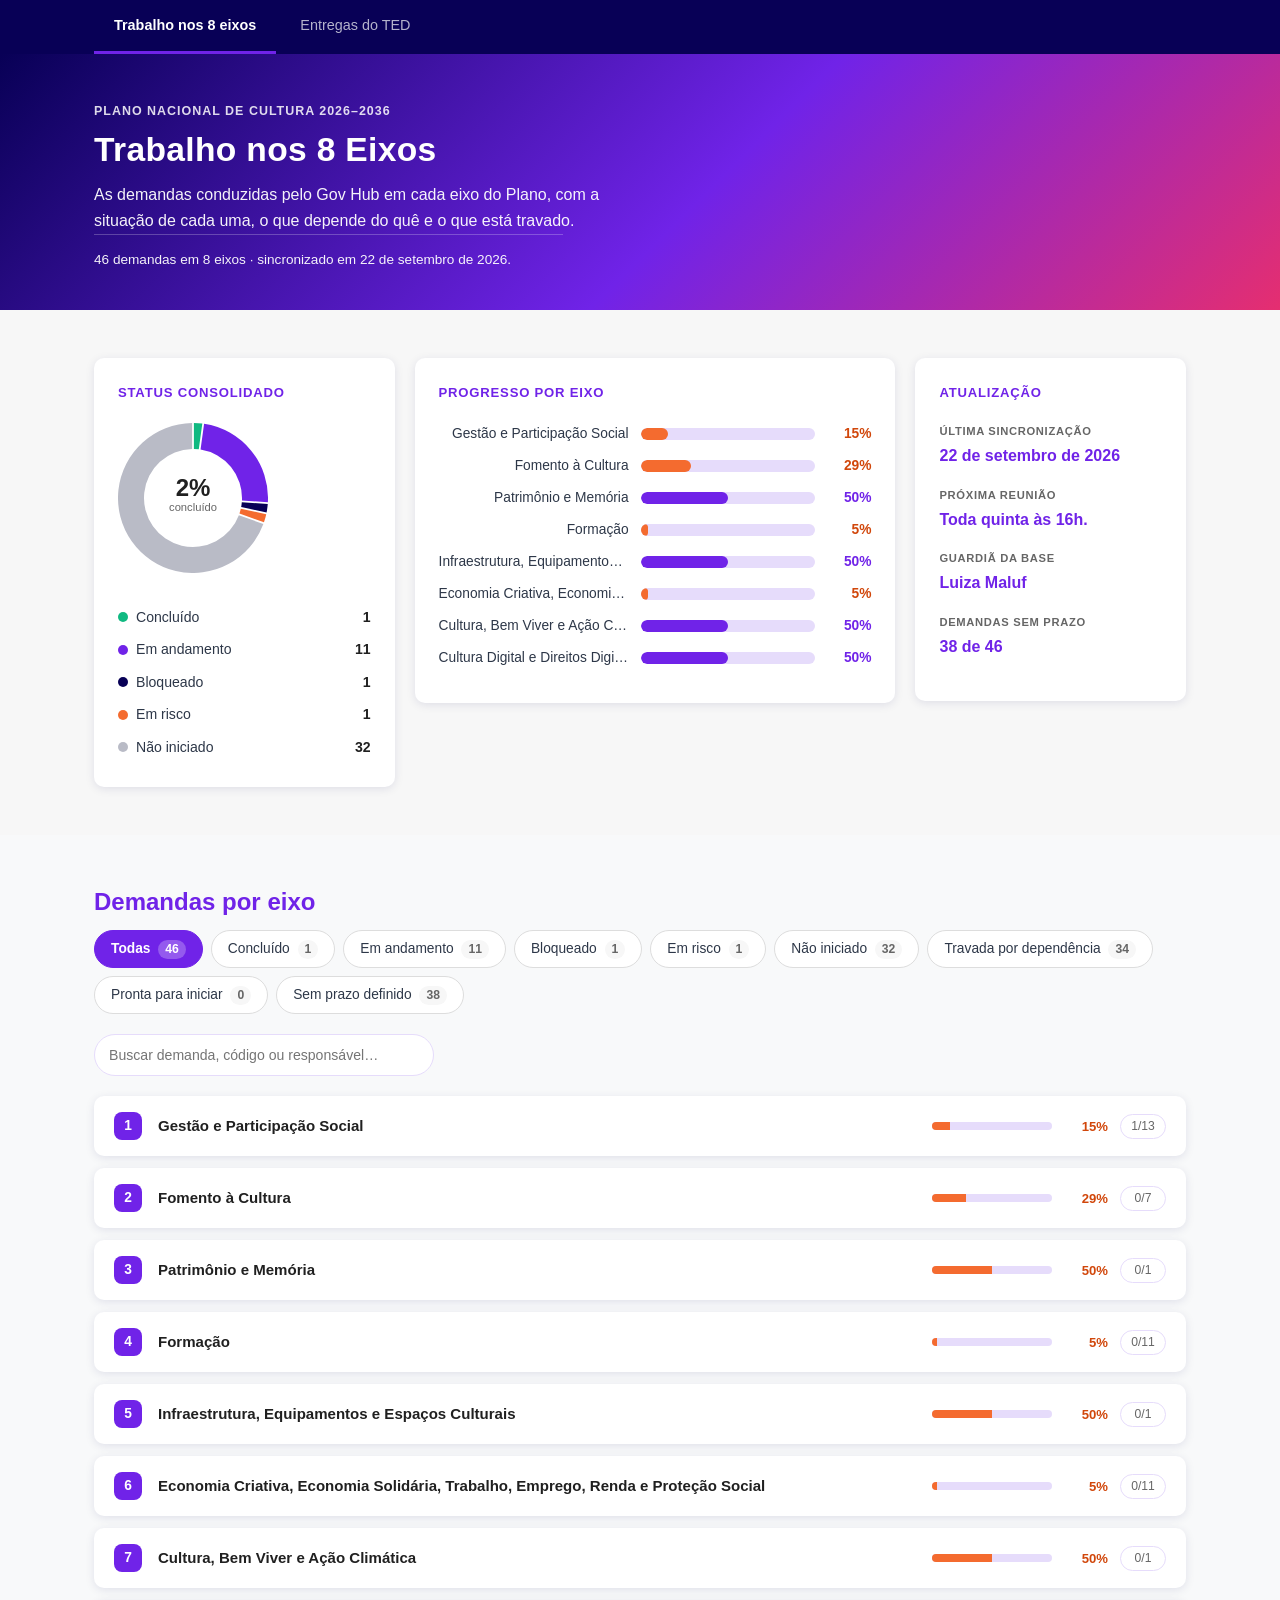
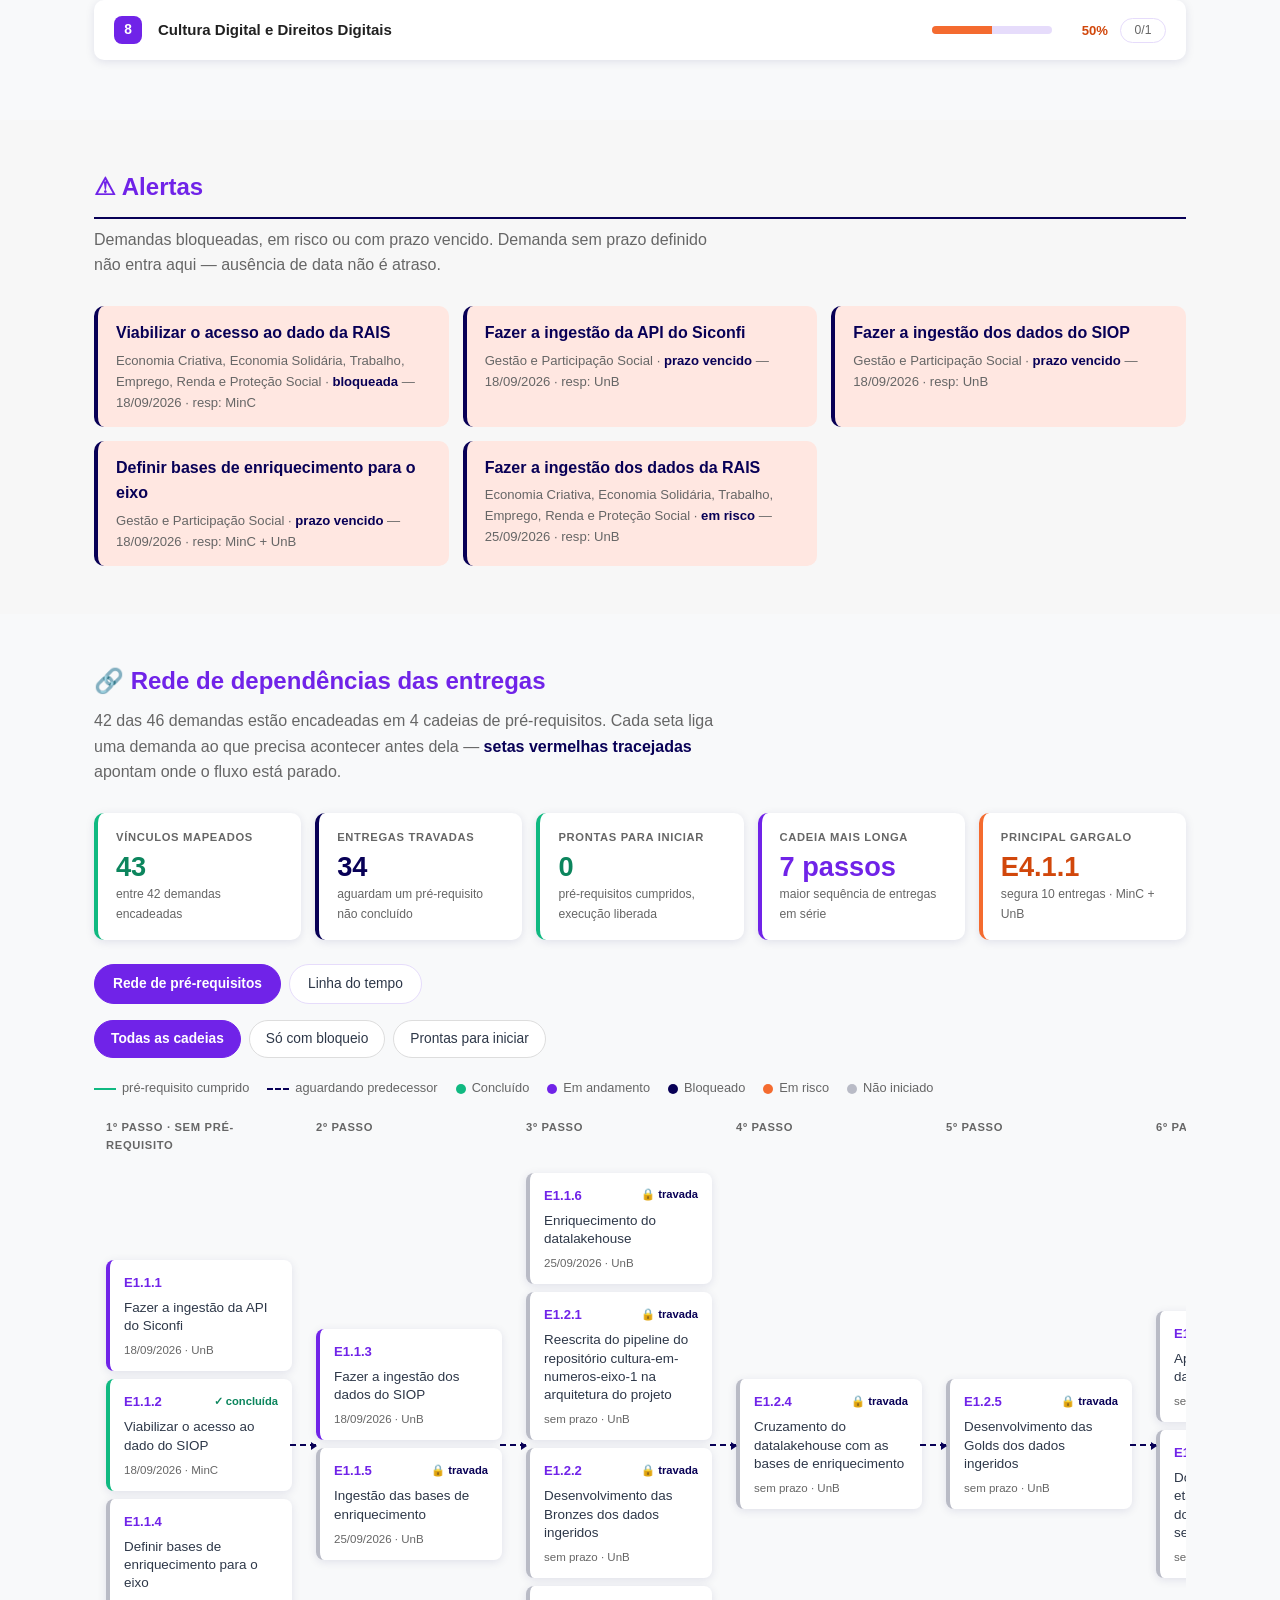
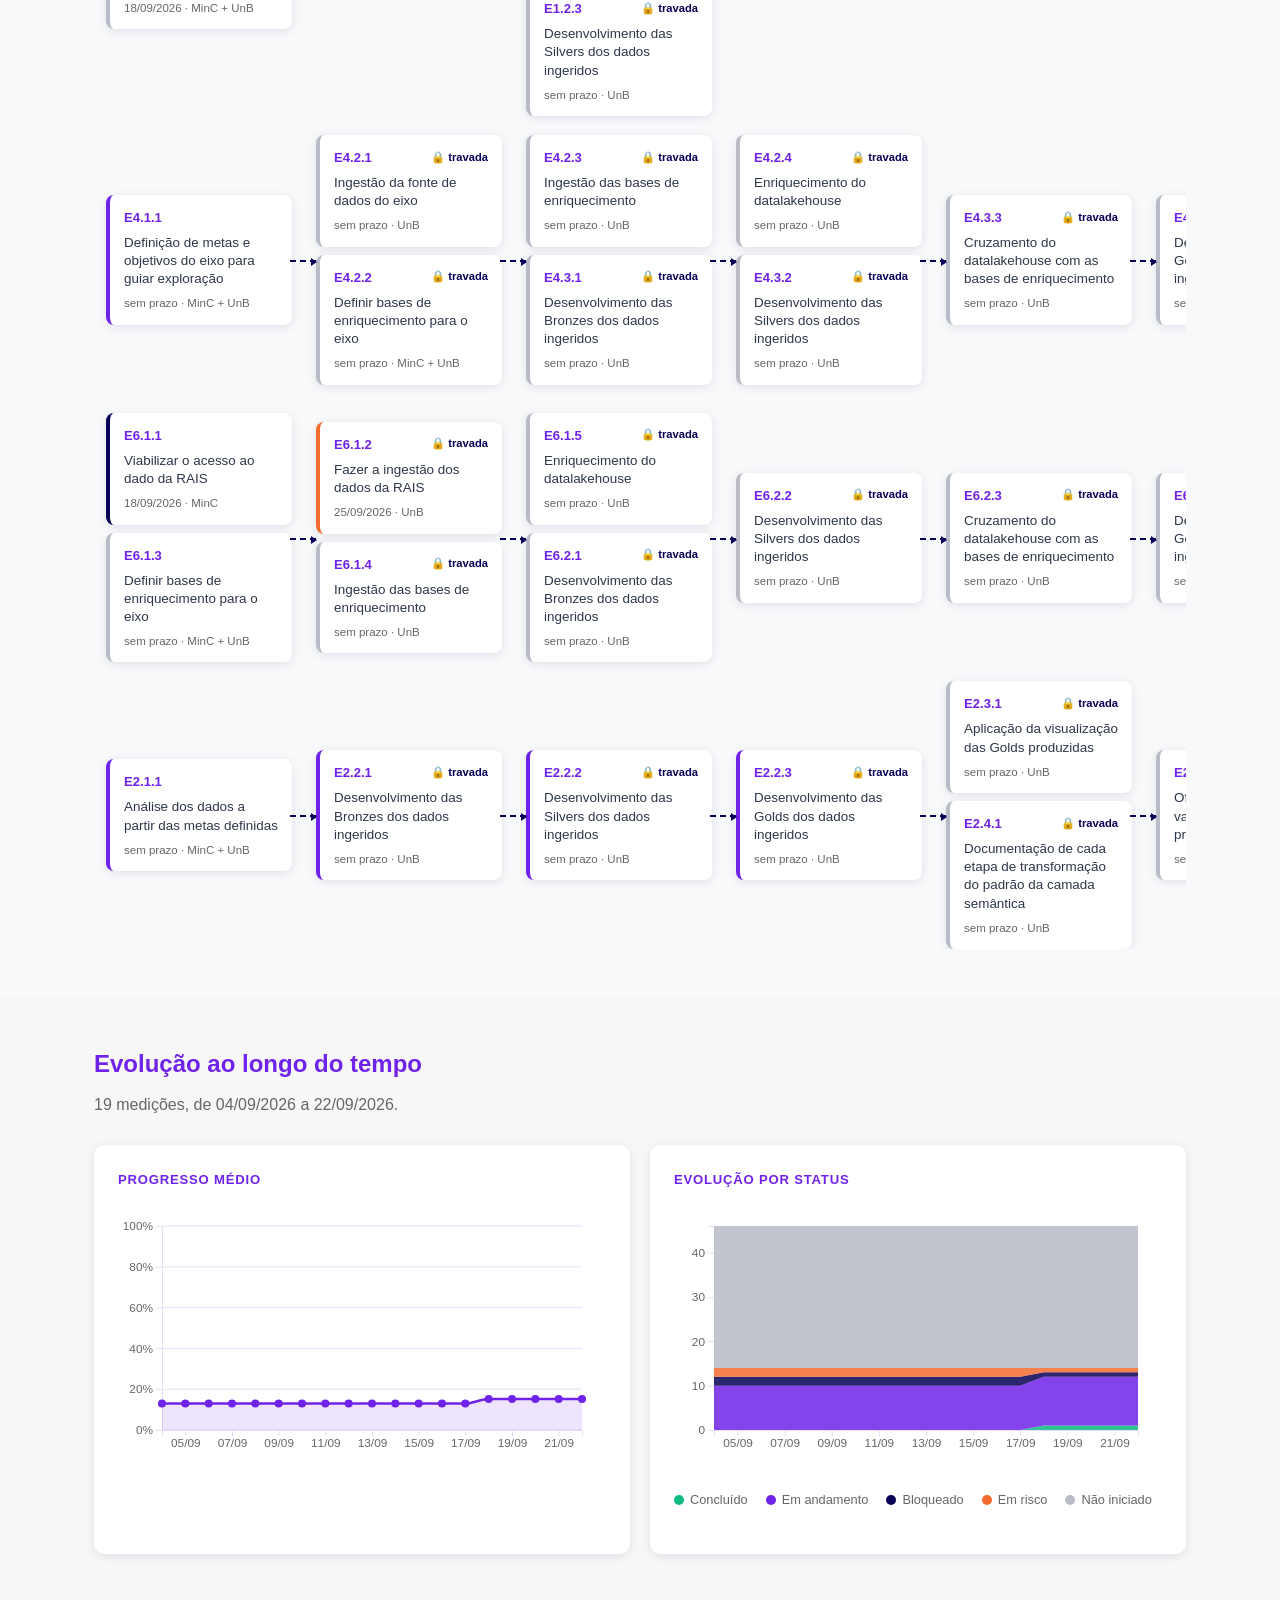
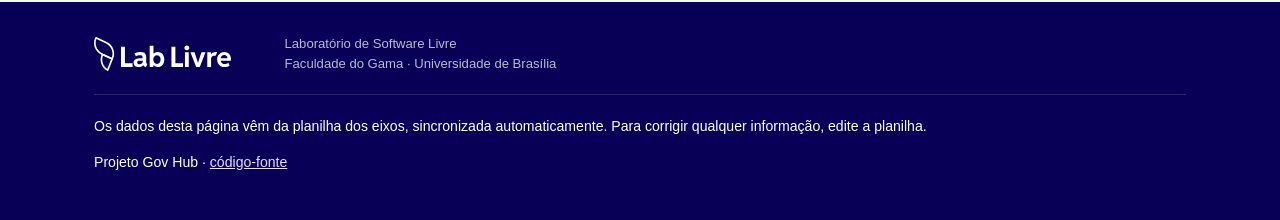
==== commit a21ddf04: "feat: o link do painel abre no trabalho nos 8 eixos O painel do TED sai de index.html para ted.html," ====
--- a/eixos.html
+++ b/eixos.html
@@ -15,7 +15,7 @@
   <nav class="navegacao">
     <div class="container">
       <a href="eixos.html" class="ativo" aria-current="page">Trabalho nos 8 eixos</a>
-      <a href="index.html">Entregas do TED</a>
+      <a href="ted.html">Entregas do TED</a>
     </div>
   </nav>
 
--- a/assets/tema.css
+++ b/assets/tema.css
@@ -45,6 +45,13 @@
 
   /* Semânticas */
   --color-success: #10B981;
+
+  /* Versões de texto do verde e do laranja. As cores de marca funcionam como
+     fundo, mas como cor de texto sobre branco dão 2,54 e 3,00 — abaixo de AA.
+     Estes tons, escurecidos até 4,5, valem só para número e rótulo; o fundo
+     continua usando as cores oficiais. */
+  --success-texto: #0C855D;
+  --pink-texto:    #D1470B;
 
   --shadow-md: 0 2px 10px rgba(8, 0, 86, 0.10);
   --shadow-lg: 0 4px 20px rgba(8, 0, 86, 0.12);
@@ -648,7 +655,7 @@
 }
 .marca-secao  { background: var(--primary-purple); color: var(--bg-white); cursor: help; }
 .marca-mencao { background: var(--accent-pink);   color: var(--dark-navy); cursor: help; }
-.marca-ausente { background: var(--bg-light);      color: #B0B0B0; }
+.marca-ausente { background: var(--bg-light);      color: var(--text-muted); }
 
 .bloco-meta { margin-bottom: 28px; }
 .bloco-meta:last-of-type { margin-bottom: 0; }
--- a/assets/eixos.css
+++ b/assets/eixos.css
@@ -2,7 +2,11 @@
    Herda os tokens e a base de tema.css; aqui só o que é próprio desta página. */
 
 /* Cores de situação das tarefas, na paleta do Lab Livre herdada de tema.css.
-   Cada uma sempre acompanhada de rótulo. */
+   Cada uma sempre acompanhada de rótulo.
+
+   Os neutros de apoio desta página — bordas, trilhos de barra, grade dos
+   gráficos — usam --border-soft, o lilás claro da paleta, em vez dos cinzas
+   que havia antes. O fundo dos alertas usa --bg-peach, o rosa claro de marca. */
 :root {
   --st-concluido:    var(--color-success);
   --st-andamento:    var(--primary-purple);
@@ -115,7 +119,7 @@
 }
 
 .barra-eixo .trilho {
-  background: #E9E9EF;
+  background: var(--border-soft);
   border-radius: 999px;
   height: 12px;
   overflow: hidden;
@@ -126,7 +130,7 @@
   display: block;
   height: 100%;
   border-radius: 999px;
-  background: var(--accent-orange);
+  background: var(--accent-pink);
   transition: width 0.4s ease;
 }
 
@@ -134,7 +138,7 @@
 
 .barra-eixo .pct {
   font-weight: 700;
-  color: var(--accent-orange);
+  color: var(--pink-texto);
   text-align: right;
 }
 
@@ -169,7 +173,7 @@
 /* --------------------------------------------------------------- alertas */
 
 .titulo-alerta::before { content: "⚠ "; }
-.titulo-alerta { border-bottom: 2px solid var(--color-ausente); padding-bottom: 10px; }
+.titulo-alerta { border-bottom: 2px solid var(--dark-navy); padding-bottom: 10px; }
 
 .grade-alertas {
   display: grid;
@@ -178,20 +182,20 @@
 }
 
 .alerta {
-  background: #FDF2F0;
-  border-left: 4px solid var(--color-ausente);
+  background: var(--bg-peach);
+  border-left: 4px solid var(--dark-navy);
   border-radius: var(--radius-md);
   padding: 14px 18px;
 }
 
 .alerta .tarefa-alerta {
   font-weight: 600;
-  color: var(--color-ausente);
+  color: var(--dark-navy);
   margin-bottom: 4px;
 }
 
 .alerta .meta-alerta { font-size: 0.82rem; color: var(--text-muted); }
-.alerta .motivo { font-weight: 700; color: var(--color-ausente); }
+.alerta .motivo { font-weight: 700; color: var(--dark-navy); }
 
 .sem-alertas {
   background: #E8F5EE;
@@ -205,7 +209,7 @@
 
 .aviso-vazio {
   background: var(--bg-white);
-  border: 1px dashed #CCC;
+  border: 1px dashed var(--border-soft);
   border-radius: var(--radius-md);
   padding: 28px;
   text-align: center;
@@ -222,7 +226,7 @@
 /* ============================================================ rede */
 
 .titulo-rede::before { content: "🔗 "; }
-.destaque-vermelho { color: var(--color-ausente); }
+.destaque-vermelho { color: var(--dark-navy); }
 
 .indicadores-rede {
   display: grid;
@@ -242,7 +246,7 @@
 .ind-rede.verde    { border-left-color: var(--st-concluido); }
 .ind-rede.vermelho { border-left-color: var(--st-bloqueado); }
 .ind-rede.roxo     { border-left-color: var(--primary-purple); }
-.ind-rede.laranja  { border-left-color: var(--accent-orange); }
+.ind-rede.laranja  { border-left-color: var(--accent-pink); }
 
 .ind-rede .rot-ind {
   font-size: 0.7rem;
@@ -260,10 +264,10 @@
   margin: 4px 0 2px;
 }
 
-.ind-rede.verde    .val-ind { color: var(--st-concluido); }
+.ind-rede.verde    .val-ind { color: var(--success-texto); }
 .ind-rede.vermelho .val-ind { color: var(--st-bloqueado); }
 .ind-rede.roxo     .val-ind { color: var(--primary-purple); }
-.ind-rede.laranja  .val-ind { color: var(--accent-orange); }
+.ind-rede.laranja  .val-ind { color: var(--pink-texto); }
 
 .ind-rede .sub-ind { font-size: 0.76rem; color: var(--text-muted); }
 
@@ -272,7 +276,7 @@
 .abas-rede { display: flex; gap: 8px; margin-bottom: 16px; flex-wrap: wrap; }
 
 .aba {
-  border: 1px solid #DDD;
+  border: 1px solid var(--border-soft);
   background: var(--bg-white);
   color: var(--text-body);
   border-radius: 999px;
@@ -305,7 +309,7 @@
 
 .tracinho { width: 22px; height: 0; border-top: 2px solid var(--st-concluido); }
 .tracinho.aguardando {
-  border-top: 2px dashed var(--color-ausente);
+  border-top: 2px dashed var(--dark-navy);
 }
 
 /* grade das cadeias */
@@ -334,14 +338,14 @@
   left: -14px;
   top: 50%;
   width: 26px;
-  border-top: 2px dashed var(--color-ausente);
+  border-top: 2px dashed var(--dark-navy);
 }
 
 .seta::after {
   content: "";
   position: absolute;
   right: -1px; top: -4px;
-  border-left: 6px solid var(--color-ausente);
+  border-left: 6px solid var(--dark-navy);
   border-top: 4px solid transparent;
   border-bottom: 4px solid transparent;
 }
@@ -377,9 +381,9 @@
 }
 
 .marca { font-size: 0.7rem; font-weight: 600; white-space: nowrap; }
-.marca.travada { color: var(--color-ausente); }
+.marca.travada { color: var(--dark-navy); }
 .marca.pronta  { color: var(--st-concluido); }
-.marca.ok      { color: var(--st-concluido); }
+.marca.ok      { color: var(--success-texto); }
 
 .desc-no { font-size: 0.84rem; color: var(--text-body); line-height: 1.35; }
 .pe-no { font-size: 0.72rem; color: var(--text-muted); margin-top: 6px; }
@@ -439,9 +443,9 @@
   gap: 20px;
 }
 
-.grade { stroke: #E9E9EF; stroke-width: 1; }
+.grade { stroke: var(--border-soft); stroke-width: 1; }
 .eixo text { fill: var(--text-muted); font-size: 0.74rem; }
-.eixo path, .eixo line { stroke: #DDD; }
+.eixo path, .eixo line { stroke: var(--border-soft); }
 
 .area-progresso { fill: var(--primary-purple); fill-opacity: 0.12; }
 .linha-progresso {
@@ -478,7 +482,7 @@
   width: 100%;
   max-width: 340px;
   padding: 9px 14px;
-  border: 1px solid #DDD;
+  border: 1px solid var(--border-soft);
   border-radius: 999px;
   font: inherit;
   font-size: 0.88rem;
@@ -519,15 +523,15 @@
 
 .nome-eixo-bloco { font-weight: 600; color: var(--text-strong); font-size: 0.94rem; }
 
-.trilho.pequeno { height: 8px; background: #E9E9EF; border-radius: 999px; overflow: hidden; }
-.trilho.pequeno .preenchida { display: block; height: 100%; background: var(--accent-orange); }
-
-.pct-bloco { font-size: 0.82rem; font-weight: 700; color: var(--accent-orange); text-align: right; }
+.trilho.pequeno { height: 8px; background: var(--border-soft); border-radius: 999px; overflow: hidden; }
+.trilho.pequeno .preenchida { display: block; height: 100%; background: var(--accent-pink); }
+
+.pct-bloco { font-size: 0.82rem; font-weight: 700; color: var(--pink-texto); text-align: right; }
 
 .fracao {
   font-size: 0.76rem;
   color: var(--text-muted);
-  border: 1px solid #DDD;
+  border: 1px solid var(--border-soft);
   border-radius: 999px;
   padding: 2px 8px;
   text-align: center;
